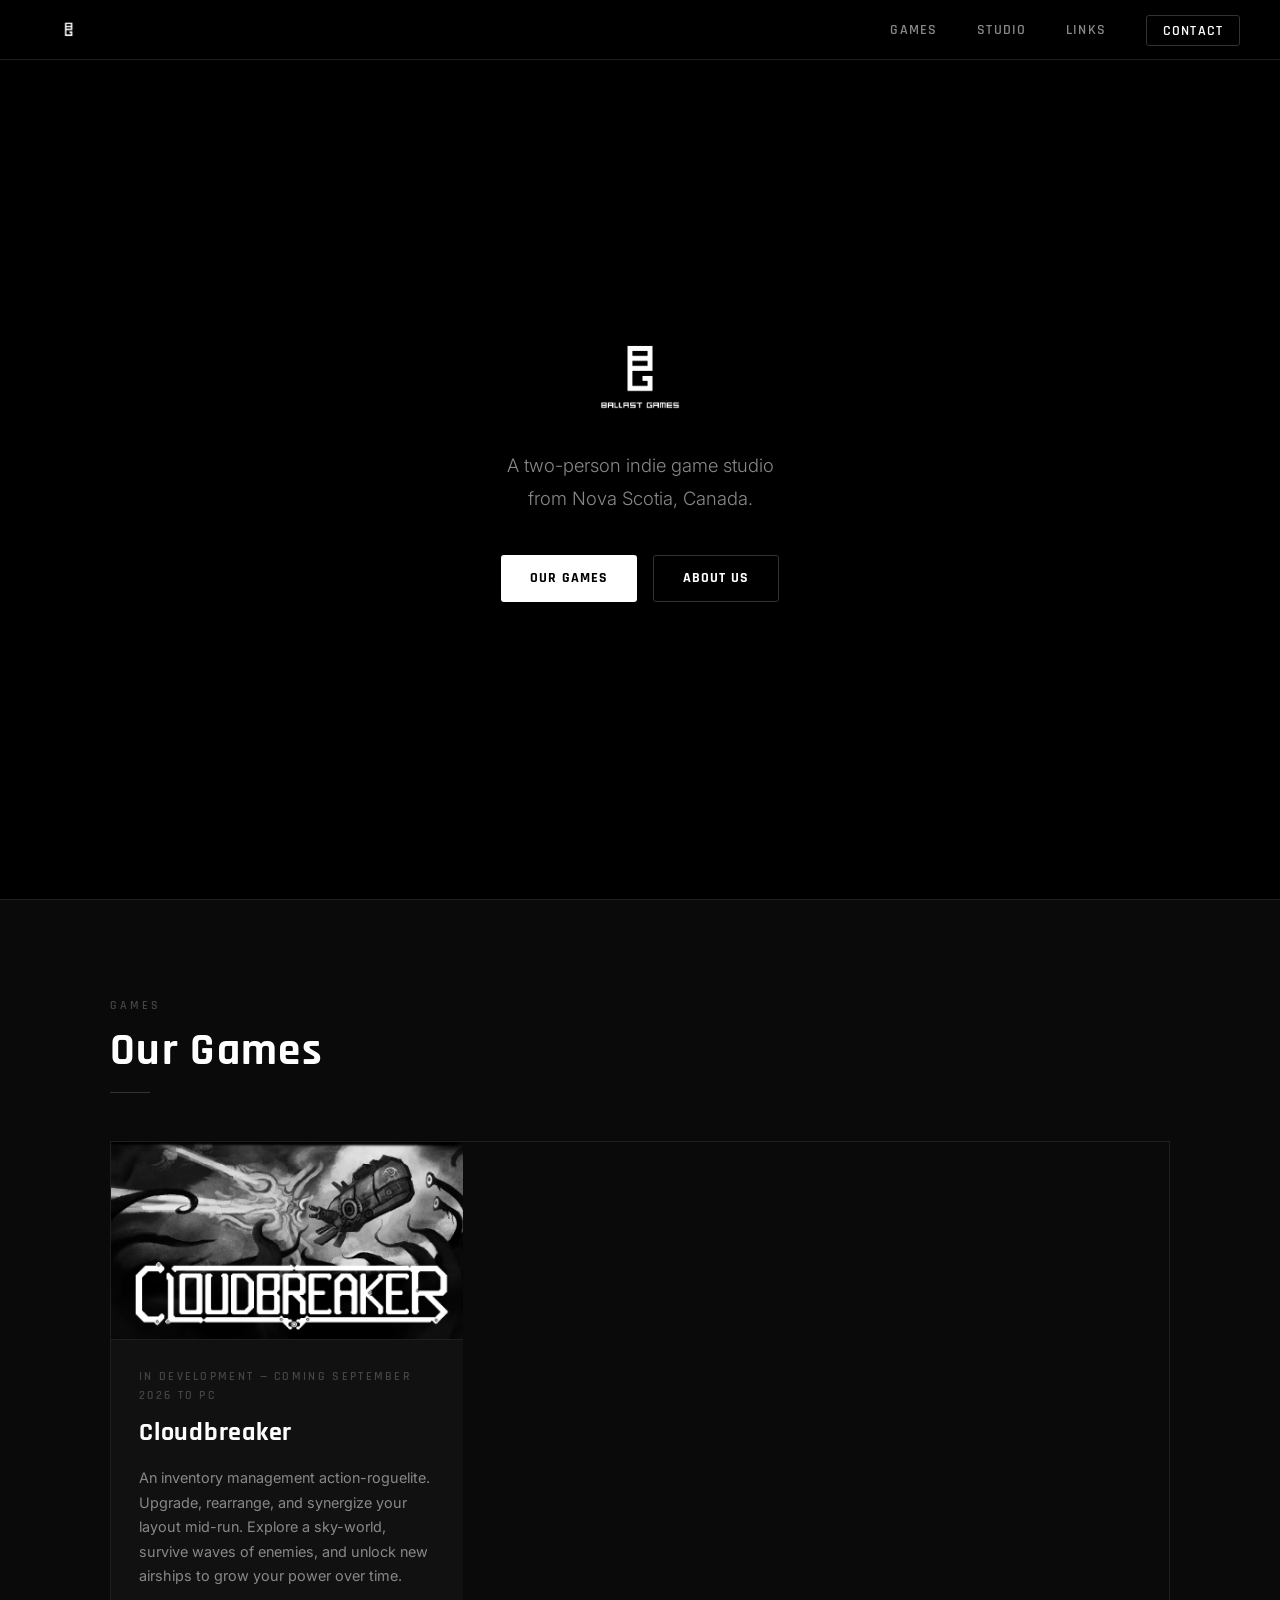
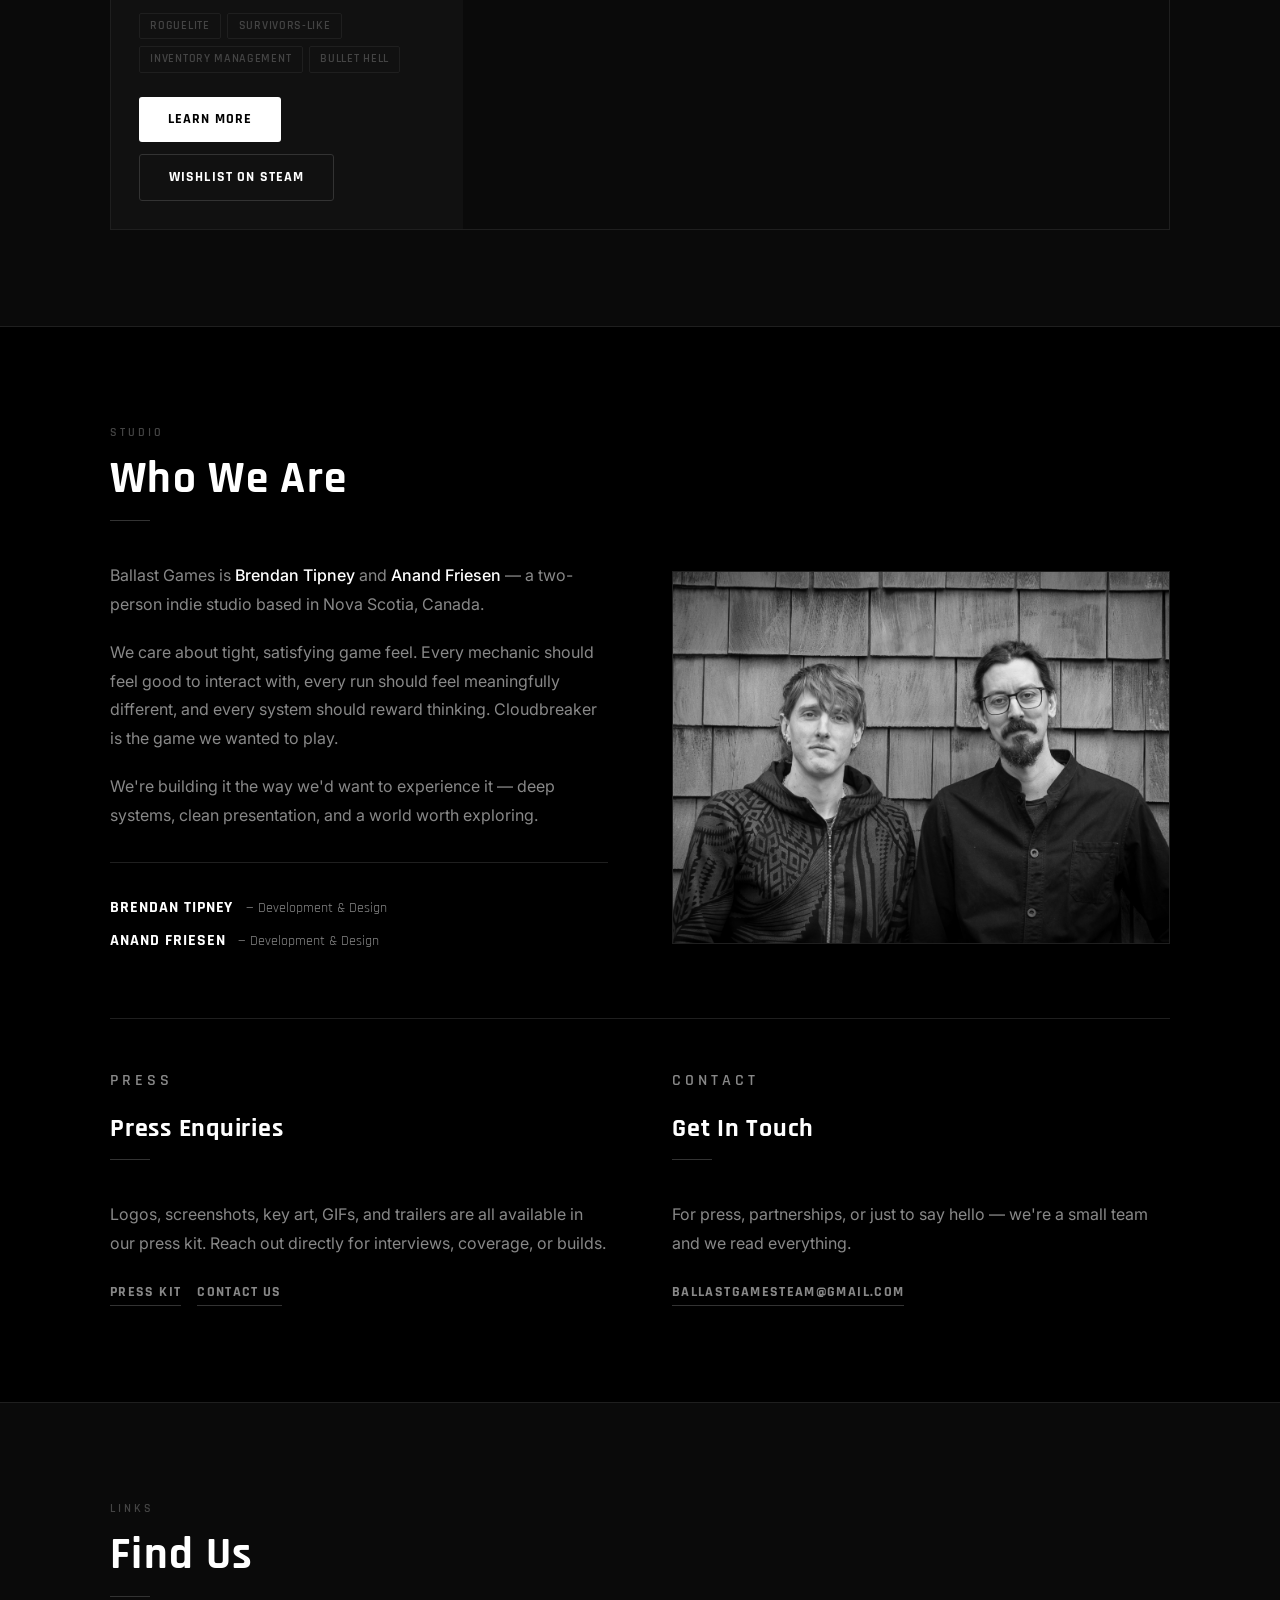
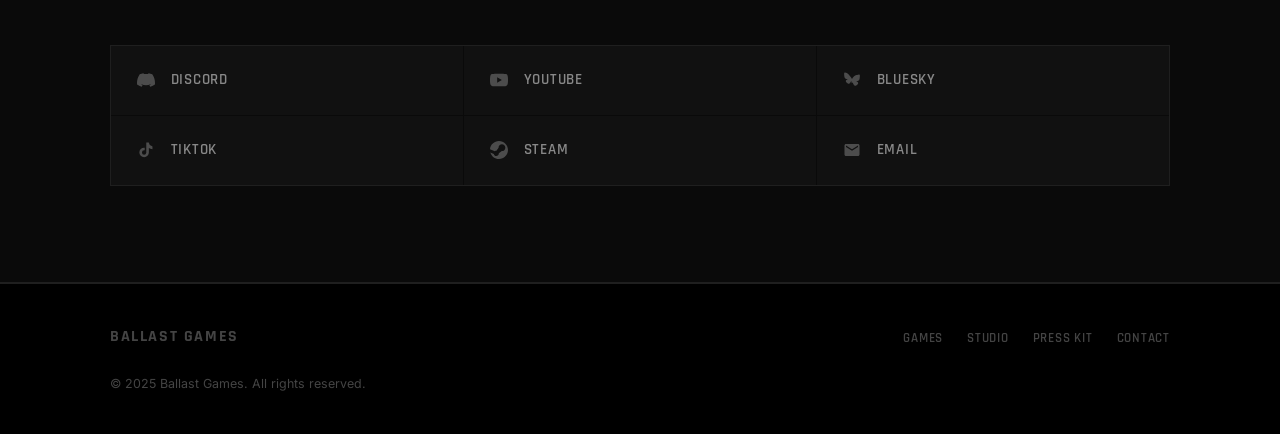
==== index.html @ 72d8ab43 "updated images" ====
<!DOCTYPE html>
<html lang="en">
<head>
  <meta charset="UTF-8" />
  <meta name="viewport" content="width=device-width, initial-scale=1.0" />
  <title>Ballast Games — Indie Game Studio</title>
  <meta name="description" content="Ballast Games is a two-person indie game studio from Nova Scotia, Canada. Currently developing Cloudbreaker, a roguelite survivors-like." />
  <meta name="keywords" content="Ballast Games, indie game studio, Nova Scotia, Cloudbreaker, roguelite" />
  <link rel="canonical" href="https://ballastgames.com/" />

  <meta property="og:type" content="website" />
  <meta property="og:site_name" content="Ballast Games" />
  <meta property="og:title" content="Ballast Games — Indie Game Studio" />
  <meta property="og:description" content="A two-person indie game studio from Nova Scotia, Canada. Currently developing Cloudbreaker." />
  <meta property="og:image" content="https://ballastgames.com/Cloudbreaker%20Public%20Press%20Kit/Key%20Art/Header_Capsule_920x430.png" />
  <meta property="og:url" content="https://ballastgames.com/" />

  <meta name="twitter:card" content="summary_large_image" />
  <meta name="twitter:title" content="Ballast Games — Indie Game Studio" />
  <meta name="twitter:description" content="A two-person indie game studio from Nova Scotia, Canada. Currently developing Cloudbreaker." />
  <meta name="twitter:image" content="https://ballastgames.com/Cloudbreaker%20Public%20Press%20Kit/Key%20Art/Header_Capsule_920x430.png" />

  <script type="application/ld+json">
  {
    "@context": "https://schema.org",
    "@type": "Organization",
    "name": "Ballast Games",
    "url": "https://ballastgames.com/",
    "description": "Ballast Games is a two-person indie game studio based in Nova Scotia, Canada, developing Cloudbreaker.",
    "foundingLocation": { "@type": "Place", "name": "Nova Scotia, Canada" },
    "email": "ballastgamesteam@gmail.com",
    "member": [
      { "@type": "Person", "name": "Brendan Tipney" },
      { "@type": "Person", "name": "Anand Friesen" }
    ],
    "sameAs": [
      "https://www.youtube.com/@Ballast-Games",
      "https://bsky.app/profile/ballastgames.bsky.social",
      "https://www.tiktok.com/@ballastgames",
      "https://discord.gg/KbBuBHwGwa"
    ]
  }
  </script>

  <link rel="stylesheet" href="style.css" />
</head>
<body>

<!-- ── NAV ── -->
<nav>
  <a class="nav-logo" href="/">
    <img src="Cloudbreaker%20Public%20Press%20Kit/Logos/team_logo_wide.png" alt="Ballast Games" onerror="this.style.display='none'; this.nextElementSibling.style.display='block';" />
    <span class="nav-logo-text" style="display:none">Ballast Games</span>
  </a>
  <ul class="nav-links" id="navLinks">
    <li><a href="#games">Games</a></li>
    <li><a href="#about">Studio</a></li>
    <li><a href="#socials">Links</a></li>
    <li><a href="mailto:ballastgamesteam@gmail.com" class="nav-cta">Contact</a></li>
  </ul>
  <div class="nav-burger" id="navBurger" aria-label="Toggle menu">
    <span></span><span></span><span></span>
  </div>
</nav>

<!-- ── HERO ── -->
<section id="hero">
  <img
    class="hero-logo"
    src="Cloudbreaker%20Public%20Press%20Kit/Logos/team_logo_with_words.png"
    alt="Ballast Games"
    onerror="this.style.display='none'; this.nextElementSibling.style.display='block';"
  />
  <div class="hero-logo-fallback" style="display:none">Ballast Games</div>
  <p class="hero-tagline">
    A two-person indie game studio<br/>from Nova Scotia, Canada.
  </p>
  <div class="btn-row">
    <a href="#games" class="btn btn-primary">Our Games</a>
    <a href="#about" class="btn btn-secondary">About Us</a>
  </div>
</section>

<!-- ── GAMES ── -->
<section id="games">
  <div class="section-inner">
    <p class="section-label">Games</p>
    <h2 class="section-title">Our Games</h2>
    <div class="section-rule"></div>
    <div class="games-grid">

      <div class="game-card">
        <div class="game-card-image">
          <img
            src="Cloudbreaker%20Public%20Press%20Kit/Key%20Art/Header_Capsule_920x430.png"
            alt="Cloudbreaker"
            loading="lazy"
          />
        </div>
        <div class="game-card-body">
          <p class="game-card-status">In Development — Coming September 2026 to PC</p>
          <h3 class="game-card-title">Cloudbreaker</h3>
          <p class="game-card-desc">
            An inventory management action-roguelite. Upgrade, rearrange, and synergize
            your layout mid-run. Explore a sky-world, survive waves of enemies, and
            unlock new airships to grow your power over time.
          </p>
          <div class="game-card-tags">
            <span class="tag">Roguelite</span>
            <span class="tag">Survivors-like</span>
            <span class="tag">Inventory Management</span>
            <span class="tag">Bullet Hell</span>
          </div>
          <div class="btn-row" style="justify-content:flex-start; gap: 0.75rem;">
            <a href="cloudbreaker.html" class="btn btn-primary">Learn More</a>
            <a href="https://store.steampowered.com/app/3620890/Cloudbreaker/" target="_blank" rel="noopener" class="btn btn-secondary">Wishlist on Steam</a>
          </div>
        </div>
      </div>

    </div>
  </div>
</section>

<!-- ── ABOUT ── -->
<section id="about">
  <div class="section-inner">
    <p class="section-label">Studio</p>
    <h2 class="section-title">Who We Are</h2>
    <div class="section-rule"></div>

    <div class="about-team-grid">
      <div class="about-team-text">
        <p>
          Ballast Games is <strong>Brendan Tipney</strong> and <strong>Anand Friesen</strong> —
          a two-person indie studio based in Nova Scotia, Canada.
        </p>
        <p>
          We care about tight, satisfying game feel. Every mechanic should feel good
          to interact with, every run should feel meaningfully different, and every
          system should reward thinking. Cloudbreaker is the game we wanted to play.
        </p>
        <p>
          We're building it the way we'd want to experience it — deep systems, clean
          presentation, and a world worth exploring.
        </p>
        <div class="team-names">
          <div class="team-name">Brendan Tipney <span>— Development & Design</span></div>
          <div class="team-name">Anand Friesen <span>— Development & Design</span></div>
        </div>
      </div>
      <div class="team-photo-wrap">
        <img
          src="Cloudbreaker%20Public%20Press%20Kit/Team/PSY06069_Processed.png"
          alt="Brendan Tipney and Anand Friesen — Ballast Games"
          loading="lazy"
        />
      </div>
    </div>

    <div class="about-press-grid">
      <div>
        <p class="section-label">Press</p>
        <h2 class="section-title" style="font-size:1.6rem;">Press Enquiries</h2>
        <div class="section-rule"></div>
        <p>
          Logos, screenshots, key art, GIFs, and trailers are all available in our
          press kit. Reach out directly for interviews, coverage, or builds.
        </p>
        <div class="contact-block">
          <a href="https://drive.google.com/drive/folders/12j3mb61H9Zr8Zn95ftoivJDd6WTcMDtX?usp=sharing" target="_blank" rel="noopener">Press Kit</a>
          <a href="mailto:ballastgamesteam@gmail.com">Contact Us</a>
        </div>
      </div>
      <div>
        <p class="section-label">Contact</p>
        <h2 class="section-title" style="font-size:1.6rem;">Get In Touch</h2>
        <div class="section-rule"></div>
        <p>
          For press, partnerships, or just to say hello — we're a small team and
          we read everything.
        </p>
        <div class="contact-block">
          <a href="mailto:ballastgamesteam@gmail.com">ballastgamesteam@gmail.com</a>
        </div>
      </div>
    </div>
  </div>
</section>

<!-- ── SOCIALS ── -->
<section id="socials">
  <div class="section-inner">
    <p class="section-label">Links</p>
    <h2 class="section-title">Find Us</h2>
    <div class="section-rule"></div>
    <div class="socials-grid">
      <a href="https://discord.gg/KbBuBHwGwa" target="_blank" rel="noopener" class="social-item">
        <svg width="18" height="18" viewBox="0 0 24 24" fill="currentColor"><path d="M20.317 4.37a19.791 19.791 0 0 0-4.885-1.515.074.074 0 0 0-.079.037c-.21.375-.444.864-.608 1.25a18.27 18.27 0 0 0-5.487 0 12.64 12.64 0 0 0-.617-1.25.077.077 0 0 0-.079-.037A19.736 19.736 0 0 0 3.677 4.37a.07.07 0 0 0-.032.027C.533 9.046-.32 13.58.099 18.057a.082.082 0 0 0 .031.057 19.9 19.9 0 0 0 5.993 3.03.078.078 0 0 0 .084-.028c.462-.63.874-1.295 1.226-1.994a.076.076 0 0 0-.041-.106 13.107 13.107 0 0 1-1.872-.892.077.077 0 0 1-.008-.128 10.2 10.2 0 0 0 .372-.292.074.074 0 0 1 .077-.01c3.928 1.793 8.18 1.793 12.062 0a.074.074 0 0 1 .078.01c.12.098.246.198.373.292a.077.077 0 0 1-.006.127 12.299 12.299 0 0 1-1.873.892.077.077 0 0 0-.041.107c.36.698.772 1.362 1.225 1.993a.076.076 0 0 0 .084.028 19.839 19.839 0 0 0 6.002-3.03.077.077 0 0 0 .032-.054c.5-5.177-.838-9.674-3.549-13.66a.061.061 0 0 0-.031-.03z"/></svg>
        Discord
      </a>
      <a href="https://www.youtube.com/@Ballast-Games" target="_blank" rel="noopener" class="social-item">
        <svg width="18" height="18" viewBox="0 0 24 24" fill="currentColor"><path d="M23.498 6.186a3.016 3.016 0 0 0-2.122-2.136C19.505 3.545 12 3.545 12 3.545s-7.505 0-9.377.505A3.017 3.017 0 0 0 .502 6.186C0 8.07 0 12 0 12s0 3.93.502 5.814a3.016 3.016 0 0 0 2.122 2.136c1.871.505 9.376.505 9.376.505s7.505 0 9.377-.505a3.015 3.015 0 0 0 2.122-2.136C24 15.93 24 12 24 12s0-3.93-.502-5.814zM9.545 15.568V8.432L15.818 12l-6.273 3.568z"/></svg>
        YouTube
      </a>
      <a href="https://bsky.app/profile/ballastgames.bsky.social" target="_blank" rel="noopener" class="social-item">
        <svg width="18" height="18" viewBox="0 0 24 24" fill="currentColor"><path d="M12 10.8c-1.087-2.114-4.046-6.053-6.798-7.995C3.196 1.797 1.5 1.5 1.5 3.78c0 .5.30 4.098.48 4.683.65 2.217 3.021 2.783 5.148 2.421-3.503.571-4.257 2.462-2.464 4.348 3.814 3.917 5.1.62 6.336-2.327C11.28 15.25 12 16.343 12 16.343s.72-1.093 1-.818c1.236 2.947 2.522 6.244 6.336 2.327 1.793-1.886 1.039-3.777-2.464-4.348 2.127.362 4.498-.204 5.148-2.421.18-.585.48-4.183.48-4.683 0-2.28-1.696-1.983-3.702-.975C16.046 4.747 13.087 8.686 12 10.8z"/></svg>
        Bluesky
      </a>
      <a href="https://www.tiktok.com/@ballastgames" target="_blank" rel="noopener" class="social-item">
        <svg width="18" height="18" viewBox="0 0 24 24" fill="currentColor"><path d="M19.59 6.69a4.83 4.83 0 0 1-3.77-4.25V2h-3.45v13.67a2.89 2.89 0 0 1-2.88 2.5 2.89 2.89 0 0 1-2.89-2.89 2.89 2.89 0 0 1 2.89-2.89c.28 0 .54.04.79.1V9.01a6.33 6.33 0 0 0-.79-.05 6.34 6.34 0 0 0-6.34 6.34 6.34 6.34 0 0 0 6.34 6.34 6.34 6.34 0 0 0 6.33-6.34V9.34a8.19 8.19 0 0 0 4.79 1.52V7.41a4.85 4.85 0 0 1-1.02-.72z"/></svg>
        TikTok
      </a>
      <a href="https://store.steampowered.com/app/3620890/Cloudbreaker/" target="_blank" rel="noopener" class="social-item">
        <svg width="18" height="18" viewBox="0 0 24 24" fill="currentColor"><path d="M11.979 0C5.678 0 .511 4.86.022 11.037l6.432 2.658c.545-.371 1.203-.59 1.912-.59.063 0 .125.004.188.006l2.861-4.142V8.91c0-2.495 2.028-4.524 4.524-4.524 2.494 0 4.524 2.031 4.524 4.527s-2.03 4.525-4.524 4.525h-.105l-4.076 2.911c0 .052.004.105.004.159 0 1.875-1.515 3.396-3.39 3.396-1.635 0-3.016-1.173-3.331-2.727L.436 15.27C1.862 20.307 6.486 24 11.979 24c6.627 0 11.999-5.373 11.999-12S18.606 0 11.979 0z"/></svg>
        Steam
      </a>
      <a href="mailto:ballastgamesteam@gmail.com" class="social-item">
        <svg width="18" height="18" viewBox="0 0 24 24" fill="currentColor"><path d="M20 4H4c-1.1 0-2 .9-2 2v12c0 1.1.9 2 2 2h16c1.1 0 2-.9 2-2V6c0-1.1-.9-2-2-2zm0 4-8 5-8-5V6l8 5 8-5v2z"/></svg>
        Email
      </a>
    </div>
  </div>
</section>

<!-- ── FOOTER ── -->
<footer>
  <div class="footer-inner">
    <span class="footer-logo">Ballast Games</span>
    <ul class="footer-links">
      <li><a href="#games">Games</a></li>
      <li><a href="#about">Studio</a></li>
      <li><a href="https://drive.google.com/drive/folders/12j3mb61H9Zr8Zn95ftoivJDd6WTcMDtX?usp=sharing" target="_blank" rel="noopener">Press Kit</a></li>
      <li><a href="mailto:ballastgamesteam@gmail.com">Contact</a></li>
    </ul>
    <p class="footer-copy">© 2025 Ballast Games. All rights reserved.</p>
  </div>
</footer>

<script>
  const burger = document.getElementById('navBurger');
  const links = document.getElementById('navLinks');
  burger.addEventListener('click', () => links.classList.toggle('open'));
  links.querySelectorAll('a').forEach(a => a.addEventListener('click', () => links.classList.remove('open')));
</script>
</body>
</html>
---- style.css ----
@import url('https://fonts.googleapis.com/css2?family=Rajdhani:wght@400;500;600;700&family=Inter:wght@300;400;500;600&display=swap');

:root {
  --bg:       #000;
  --bg-2:     #0a0a0a;
  --bg-3:     #111;
  --border:   #1f1f1f;
  --border-hi:#333;
  --text:     #fff;
  --muted:    #888;
  --muted-2:  #444;
}

*, *::before, *::after { box-sizing: border-box; margin: 0; padding: 0; }
html { scroll-behavior: smooth; }

body {
  background: var(--bg);
  color: var(--text);
  font-family: 'Inter', sans-serif;
  font-size: 16px;
  line-height: 1.6;
  overflow-x: hidden;
}

h1, h2, h3, h4 {
  font-family: 'Rajdhani', sans-serif;
  letter-spacing: 0.03em;
  color: var(--text);
}

a { color: var(--text); text-decoration: none; }
a:hover { color: var(--muted); }
img { display: block; max-width: 100%; }

/* ── NAV ── */
nav {
  position: fixed;
  top: 0; left: 0; right: 0;
  z-index: 100;
  display: flex;
  align-items: center;
  justify-content: space-between;
  padding: 0 2.5rem;
  height: 60px;
  background: rgba(0, 0, 0, 0.9);
  backdrop-filter: blur(12px);
  border-bottom: 1px solid var(--border);
}

.nav-logo {
  display: flex;
  align-items: center;
  height: 32px;
}

.nav-logo img {
  height: 100%;
  width: auto;
  object-fit: contain;
}

.nav-logo-text {
  font-family: 'Rajdhani', sans-serif;
  font-size: 1.2rem;
  font-weight: 700;
  letter-spacing: 0.1em;
  text-transform: uppercase;
  color: var(--text);
}

.nav-links {
  display: flex;
  align-items: center;
  gap: 2.5rem;
  list-style: none;
}

.nav-links a {
  font-family: 'Rajdhani', sans-serif;
  font-size: 0.9rem;
  font-weight: 600;
  letter-spacing: 0.08em;
  text-transform: uppercase;
  color: var(--muted);
  transition: color 0.2s;
}

.nav-links a:hover { color: var(--text); }

.nav-cta {
  border: 1px solid var(--border-hi) !important;
  color: var(--text) !important;
  padding: 0.35rem 1rem;
  border-radius: 3px;
  transition: background 0.2s, color 0.2s !important;
}

.nav-cta:hover {
  background: var(--text) !important;
  color: var(--bg) !important;
}

.nav-burger {
  display: none;
  flex-direction: column;
  gap: 5px;
  cursor: pointer;
  padding: 4px;
}

.nav-burger span {
  display: block;
  width: 22px; height: 1.5px;
  background: var(--text);
  transition: all 0.3s;
}

/* ── HERO - STUDIO ── */
#hero {
  min-height: 100vh;
  display: flex;
  flex-direction: column;
  align-items: center;
  justify-content: center;
  text-align: center;
  padding: 6rem 2rem 4rem;
  border-bottom: 1px solid var(--border);
  position: relative;
}

.hero-logo {
  height: 80px;
  width: auto;
  margin: 0 auto 2.5rem;
}

.hero-logo-fallback {
  font-family: 'Rajdhani', sans-serif;
  font-size: clamp(2.5rem, 7vw, 5rem);
  font-weight: 700;
  letter-spacing: 0.12em;
  text-transform: uppercase;
  margin-bottom: 1.5rem;
}

.hero-tagline {
  font-size: clamp(0.95rem, 2vw, 1.15rem);
  color: var(--muted);
  max-width: 480px;
  margin: 0 auto 2.5rem;
  font-weight: 300;
  line-height: 1.8;
}

/* ── HERO - GAME PAGE ── */
.hero-game {
  min-height: 80vh;
  display: flex;
  flex-direction: column;
  align-items: center;
  justify-content: center;
  text-align: center;
  padding: 7rem 2rem 5rem;
  border-bottom: 1px solid var(--border);
}

.hero-game-logo {
  height: 100px;
  width: auto;
  margin: 0 auto 2rem;
}

.hero-game-logo-fallback {
  font-family: 'Rajdhani', sans-serif;
  font-size: clamp(3rem, 9vw, 6.5rem);
  font-weight: 700;
  letter-spacing: 0.06em;
  text-transform: uppercase;
  line-height: 1;
  margin-bottom: 1.5rem;
}

.hero-game-tagline {
  font-size: clamp(0.95rem, 2vw, 1.1rem);
  color: var(--muted);
  max-width: 520px;
  margin: 0 auto 2.5rem;
  font-weight: 300;
  line-height: 1.8;
}

/* ── BUTTONS ── */
.btn-row {
  display: flex;
  gap: 1rem;
  justify-content: center;
  flex-wrap: wrap;
}

.btn {
  display: inline-flex;
  align-items: center;
  gap: 0.5rem;
  padding: 0.7rem 1.8rem;
  border-radius: 3px;
  font-family: 'Rajdhani', sans-serif;
  font-size: 0.9rem;
  font-weight: 700;
  letter-spacing: 0.08em;
  text-transform: uppercase;
  transition: all 0.2s;
  cursor: pointer;
  border: none;
}

.btn-primary {
  background: var(--text);
  color: var(--bg);
}

.btn-primary:hover {
  background: var(--muted);
  color: var(--bg);
}

.btn-secondary {
  background: transparent;
  color: var(--text);
  border: 1px solid var(--border-hi);
}

.btn-secondary:hover {
  background: var(--text);
  color: var(--bg);
}

/* ── SECTION BASE ── */
section { padding: 6rem 2rem; }

.section-inner {
  max-width: 1060px;
  margin: 0 auto;
}

.section-label {
  font-family: 'Rajdhani', sans-serif;
  font-size: 0.75rem;
  font-weight: 600;
  letter-spacing: 0.25em;
  text-transform: uppercase;
  color: var(--muted-2);
  margin-bottom: 0.75rem;
}

.section-title {
  font-size: clamp(1.8rem, 4vw, 2.8rem);
  font-weight: 700;
  margin-bottom: 1rem;
  line-height: 1.1;
}

.section-rule {
  width: 40px;
  height: 1px;
  background: var(--border-hi);
  margin-bottom: 2.5rem;
}

/* ── GAMES GRID (index) ── */
#games {
  background: var(--bg-2);
  border-bottom: 1px solid var(--border);
}

.games-grid {
  display: grid;
  grid-template-columns: repeat(auto-fill, minmax(320px, 1fr));
  gap: 1px;
  border: 1px solid var(--border);
  margin-top: 3rem;
}

.game-card {
  background: var(--bg-3);
  display: flex;
  flex-direction: column;
  transition: background 0.2s;
}

.game-card:hover { background: #161616; }

.game-card-image {
  aspect-ratio: 16/9;
  overflow: hidden;
  border-bottom: 1px solid var(--border);
  background: #0a0a0a;
}

.game-card-image img {
  width: 100%;
  height: 100%;
  object-fit: cover;
  filter: grayscale(100%);
  transition: filter 0.3s;
}

.game-card:hover .game-card-image img { filter: grayscale(60%); }

.game-card-body {
  padding: 1.75rem;
  flex: 1;
  display: flex;
  flex-direction: column;
}

.game-card-status {
  font-family: 'Rajdhani', sans-serif;
  font-size: 0.72rem;
  font-weight: 600;
  letter-spacing: 0.2em;
  text-transform: uppercase;
  color: var(--muted-2);
  margin-bottom: 0.5rem;
}

.game-card-title {
  font-size: 1.6rem;
  font-weight: 700;
  margin-bottom: 0.75rem;
}

.game-card-desc {
  color: var(--muted);
  font-size: 0.9rem;
  line-height: 1.7;
  flex: 1;
  margin-bottom: 1.5rem;
}

.game-card-tags {
  display: flex;
  flex-wrap: wrap;
  gap: 0.4rem;
  margin-bottom: 1.5rem;
}

.tag {
  border: 1px solid var(--border);
  color: var(--muted-2);
  padding: 0.2rem 0.65rem;
  border-radius: 2px;
  font-size: 0.72rem;
  font-family: 'Rajdhani', sans-serif;
  font-weight: 600;
  letter-spacing: 0.06em;
  text-transform: uppercase;
}

/* ── ABOUT (index) ── */
#about {
  border-bottom: 1px solid var(--border);
}

.about-team-grid {
  display: grid;
  grid-template-columns: 1fr 1fr;
  gap: 4rem;
  align-items: center;
  margin-bottom: 4rem;
}

.about-team-text p {
  color: var(--muted);
  margin-bottom: 1.2rem;
  font-size: 1rem;
  line-height: 1.8;
}

.about-team-text p strong { color: var(--text); font-weight: 500; }

.team-names {
  display: flex;
  flex-direction: column;
  gap: 0.5rem;
  margin-top: 2rem;
  padding-top: 2rem;
  border-top: 1px solid var(--border);
}

.team-name {
  font-family: 'Rajdhani', sans-serif;
  font-size: 1rem;
  font-weight: 700;
  letter-spacing: 0.06em;
  text-transform: uppercase;
  color: var(--text);
}

.team-name span {
  font-weight: 400;
  color: var(--muted);
  text-transform: none;
  letter-spacing: 0;
  font-size: 0.85rem;
  margin-left: 0.5rem;
}

.team-photo-wrap {
  border: 1px solid var(--border);
  overflow: hidden;
  aspect-ratio: 4/3;
}

.team-photo-wrap img {
  width: 100%;
  height: 100%;
  object-fit: cover;
  filter: grayscale(100%);
  display: block;
}

.about-press-grid {
  display: grid;
  grid-template-columns: 1fr 1fr;
  gap: 4rem;
  padding-top: 3rem;
  border-top: 1px solid var(--border);
  align-items: start;
}

.about-press-grid p {
  color: var(--muted);
  margin-bottom: 1.2rem;
  font-size: 1rem;
  line-height: 1.8;
}

.contact-block {
  margin-top: 1.5rem;
  display: flex;
  gap: 1rem;
  flex-wrap: wrap;
}

.contact-block a {
  display: inline-block;
  font-family: 'Rajdhani', sans-serif;
  font-size: 0.85rem;
  font-weight: 700;
  letter-spacing: 0.1em;
  text-transform: uppercase;
  color: var(--muted);
  border-bottom: 1px solid var(--border-hi);
  padding-bottom: 2px;
  transition: color 0.2s, border-color 0.2s;
}

.contact-block a:hover { color: var(--text); border-color: var(--text); }

/* ── SOCIALS (index) ── */
#socials {
  background: var(--bg-2);
  border-bottom: 1px solid var(--border);
}

.socials-grid {
  display: grid;
  grid-template-columns: repeat(3, 1fr);
  gap: 1px;
  border: 1px solid var(--border);
  margin-top: 3rem;
}

.social-item {
  display: flex;
  align-items: center;
  gap: 1rem;
  padding: 1.4rem 1.6rem;
  background: var(--bg-3);
  color: var(--muted);
  font-family: 'Rajdhani', sans-serif;
  font-size: 0.95rem;
  font-weight: 600;
  letter-spacing: 0.05em;
  text-transform: uppercase;
  transition: background 0.2s, color 0.2s;
}

.social-item:hover { background: #161616; color: var(--text); }

.social-item svg { flex-shrink: 0; opacity: 0.5; transition: opacity 0.2s; }
.social-item:hover svg { opacity: 1; }

/* ── GAME PAGE: ABOUT ── */
#game-about {
  border-bottom: 1px solid var(--border);
}

.game-about-grid {
  display: grid;
  grid-template-columns: 1fr 1fr;
  gap: 4rem;
  align-items: center;
}

.game-about-text p {
  color: var(--muted);
  margin-bottom: 1.2rem;
  font-size: 1rem;
  line-height: 1.8;
}

.game-about-text p strong { color: var(--text); font-weight: 500; }

.game-about-tags {
  display: flex;
  flex-wrap: wrap;
  gap: 0.4rem;
  margin-top: 1.5rem;
}

.game-about-image {
  border: 1px solid var(--border);
  aspect-ratio: 16/9;
  overflow: hidden;
  background: var(--bg-3);
}

.game-about-image img {
  width: 100%;
  height: 100%;
  object-fit: cover;
  filter: grayscale(100%);
}

/* ── GAME PAGE: FEATURES ── */
#game-features {
  background: var(--bg-2);
  border-bottom: 1px solid var(--border);
}

.features-grid {
  display: grid;
  grid-template-columns: repeat(3, 1fr);
  gap: 1px;
  border: 1px solid var(--border);
  margin-top: 3rem;
}

.feature-card {
  background: var(--bg-3);
  padding: 2rem;
  transition: background 0.2s;
}

.feature-card:hover { background: #161616; }

.feature-card h3 {
  font-size: 1.05rem;
  font-weight: 700;
  margin-bottom: 0.6rem;
  letter-spacing: 0.03em;
}

.feature-card p {
  color: var(--muted);
  font-size: 0.88rem;
  line-height: 1.7;
}

/* ── GAME PAGE: MEDIA ── */
#game-media {
  border-bottom: 1px solid var(--border);
}

.trailer-wrap {
  position: relative;
  width: 100%;
  padding-bottom: 56.25%;
  overflow: hidden;
  border: 1px solid var(--border);
  margin-bottom: 1px;
}

.trailer-wrap iframe {
  position: absolute;
  inset: 0;
  width: 100%;
  height: 100%;
  border: none;
}

.screenshots-grid {
  display: grid;
  grid-template-columns: repeat(3, 1fr);
  gap: 1px;
  border: 1px solid var(--border);
  border-top: none;
}

.screenshot {
  aspect-ratio: 16/9;
  overflow: hidden;
  background: var(--bg-3);
}

.screenshot img {
  width: 100%;
  height: 100%;
  object-fit: cover;
  filter: grayscale(100%);
  transition: filter 0.3s;
}

.screenshot:hover img { filter: grayscale(0%); }

/* ── GAME PAGE: PRESS ── */
#game-press {
  background: var(--bg-2);
  border-bottom: 1px solid var(--border);
}

.press-two-col {
  display: grid;
  grid-template-columns: 1fr 1fr;
  gap: 1px;
  border: 1px solid var(--border);
  margin-top: 3rem;
}

.press-card {
  background: var(--bg-3);
  padding: 2rem;
}

.press-card h3 {
  font-size: 1.1rem;
  margin-bottom: 1rem;
}

.press-card p, .press-card li {
  color: var(--muted);
  font-size: 0.9rem;
  line-height: 1.8;
}

.press-card ul { list-style: none; }

.press-card ul li::before {
  content: '— ';
  color: var(--muted-2);
}

.press-card a {
  display: inline-block;
  margin-top: 1.25rem;
  font-family: 'Rajdhani', sans-serif;
  font-size: 0.82rem;
  font-weight: 700;
  letter-spacing: 0.1em;
  text-transform: uppercase;
  color: var(--muted);
  border-bottom: 1px solid var(--border-hi);
  padding-bottom: 2px;
  transition: color 0.2s, border-color 0.2s;
}

.press-card a:hover { color: var(--text); border-color: var(--text); }

/* ── FOOTER ── */
footer {
  background: var(--bg);
  border-top: 1px solid var(--border);
  padding: 2.5rem 2.5rem;
}

.footer-inner {
  max-width: 1060px;
  margin: 0 auto;
  display: flex;
  align-items: center;
  justify-content: space-between;
  flex-wrap: wrap;
  gap: 1rem;
}

.footer-logo {
  font-family: 'Rajdhani', sans-serif;
  font-size: 1rem;
  font-weight: 700;
  letter-spacing: 0.1em;
  text-transform: uppercase;
  color: var(--muted-2);
}

.footer-links {
  display: flex;
  gap: 1.5rem;
  list-style: none;
  flex-wrap: wrap;
}

.footer-links a {
  color: var(--muted-2);
  font-size: 0.8rem;
  font-family: 'Rajdhani', sans-serif;
  font-weight: 600;
  letter-spacing: 0.06em;
  text-transform: uppercase;
  transition: color 0.2s;
}

.footer-links a:hover { color: var(--text); }

.footer-copy {
  color: var(--muted-2);
  font-size: 0.78rem;
  width: 100%;
  margin-top: 0.5rem;
}

/* ── RESPONSIVE ── */
@media (max-width: 900px) {
  .features-grid { grid-template-columns: repeat(2, 1fr); }
  .about-team-grid, .about-press-grid, .game-about-grid { grid-template-columns: 1fr; gap: 2.5rem; }
  .socials-grid { grid-template-columns: repeat(2, 1fr); }
  .press-two-col { grid-template-columns: 1fr; }
  .screenshots-grid { grid-template-columns: 1fr 1fr; }
}

@media (max-width: 640px) {
  .nav-links { display: none; }
  .nav-links.open {
    display: flex;
    flex-direction: column;
    position: fixed;
    top: 60px; left: 0; right: 0;
    background: rgba(0,0,0,0.98);
    padding: 2rem 2.5rem;
    gap: 1.5rem;
    border-bottom: 1px solid var(--border);
  }
  .nav-burger { display: flex; }
  .features-grid { grid-template-columns: 1fr; }
  .socials-grid { grid-template-columns: 1fr; }
  .screenshots-grid { grid-template-columns: 1fr; }
  section { padding: 4rem 1.25rem; }
  .footer-inner { flex-direction: column; align-items: flex-start; }
}
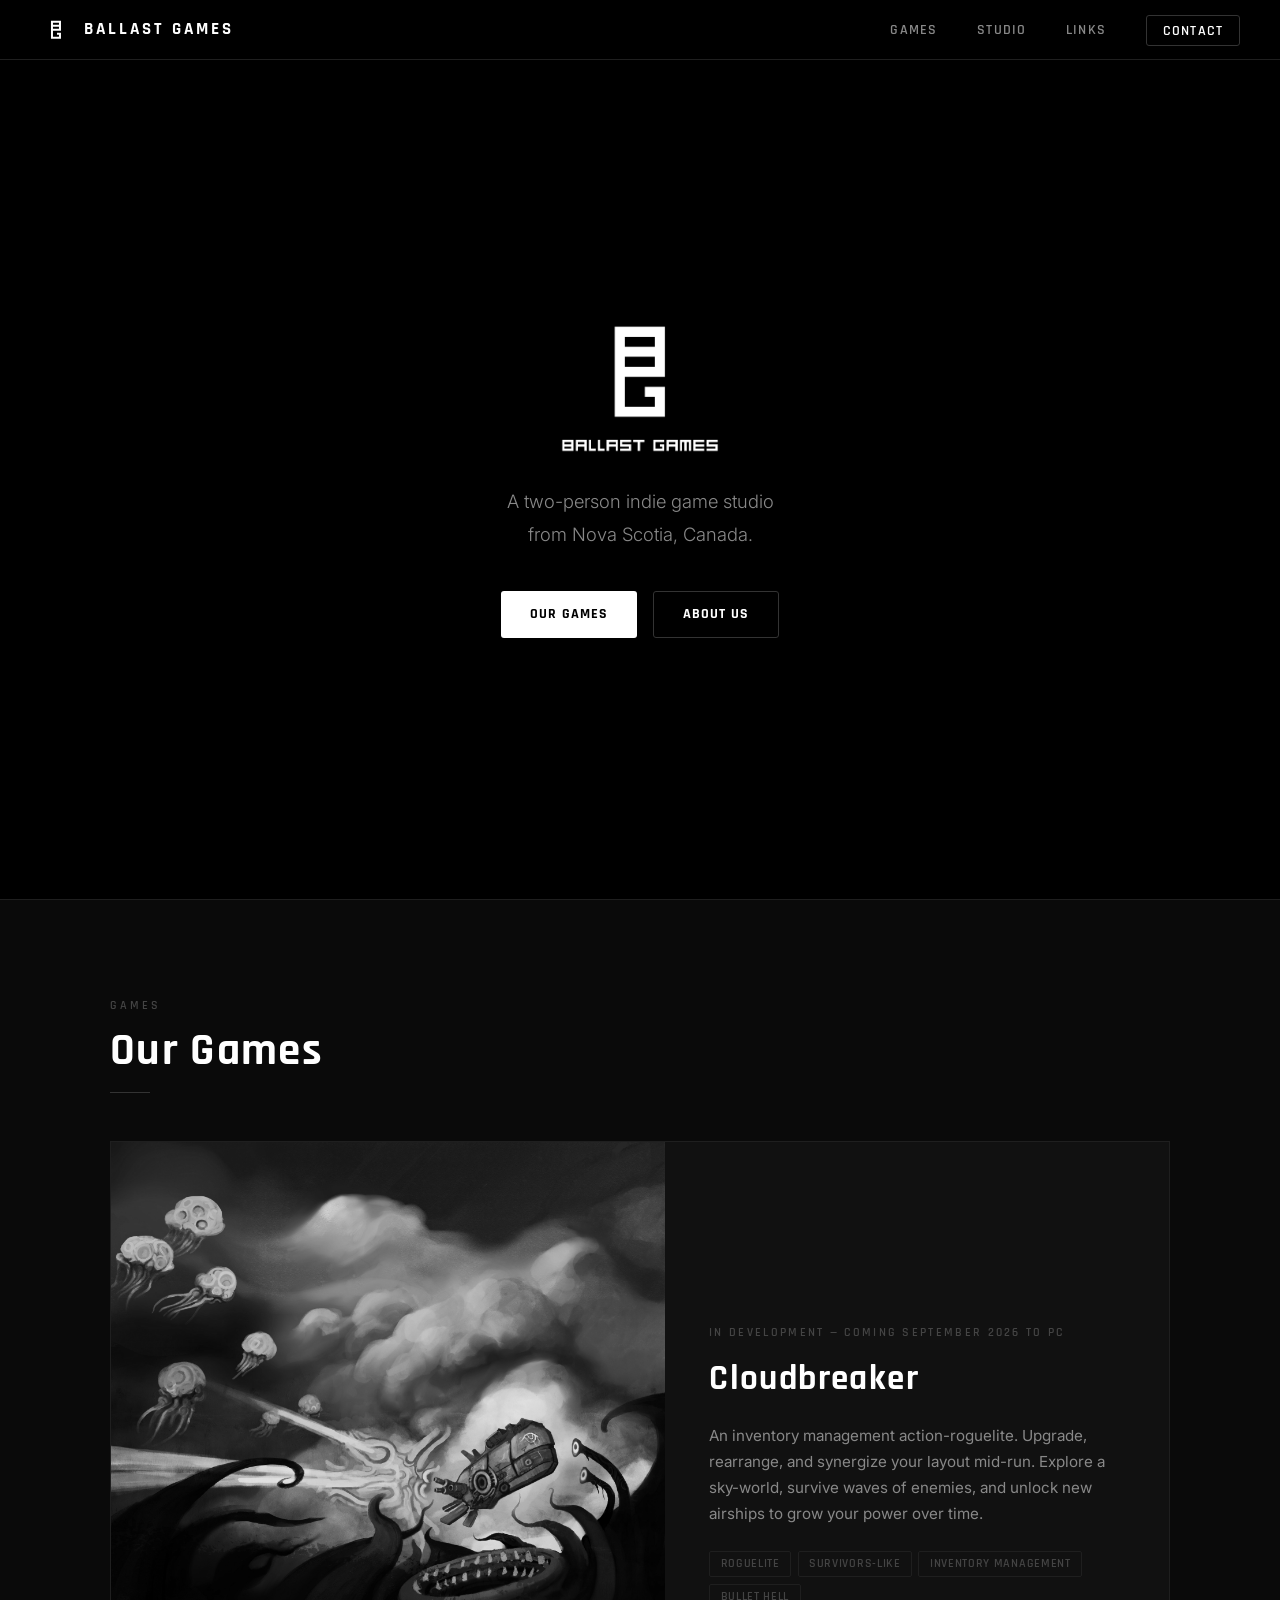
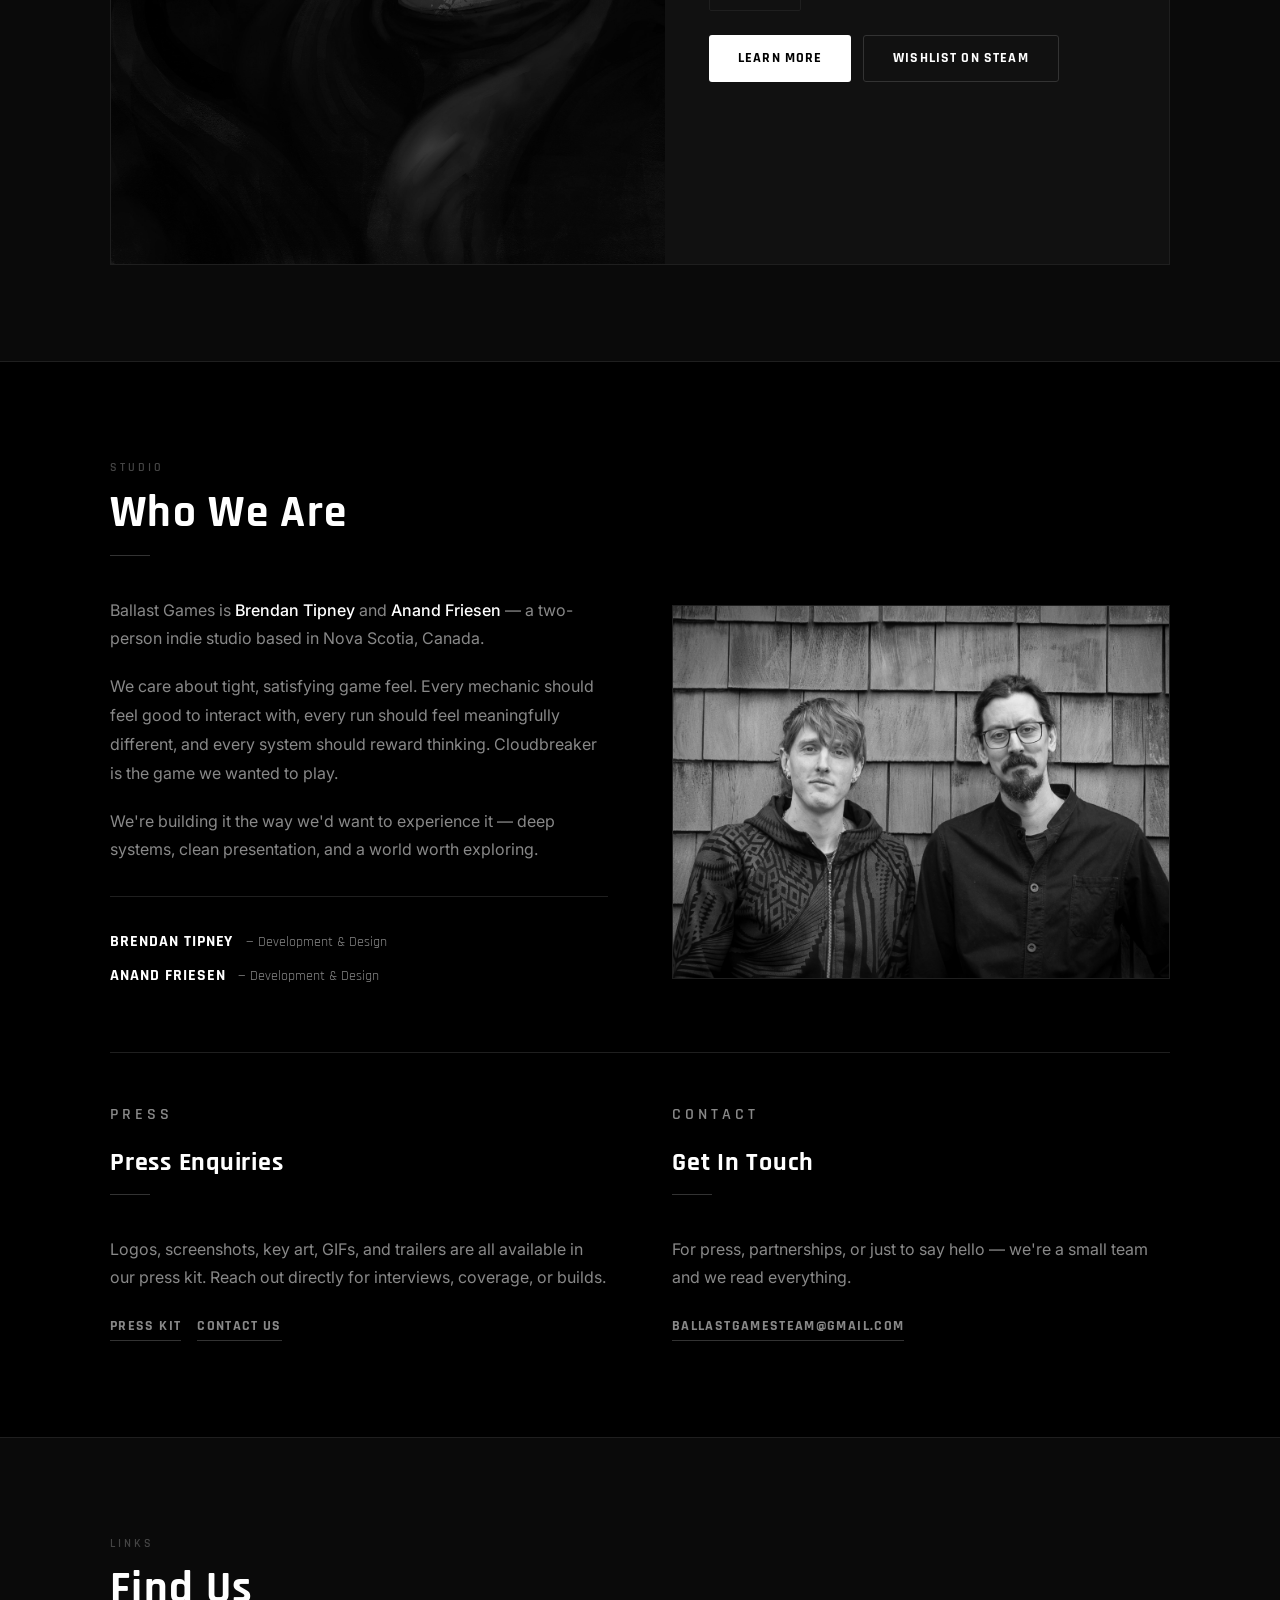
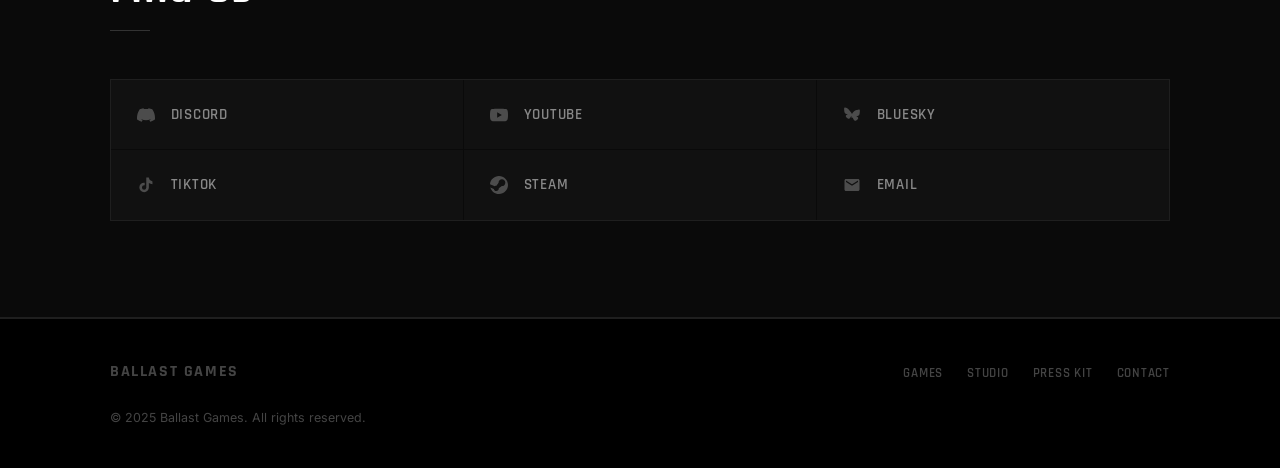
==== commit 6a2bde4f: "Redesign homepage layout and tighten nav - Featured Cloudbreaker card: horizontal image-left/content" ====
--- a/index.html
+++ b/index.html
@@ -49,8 +49,8 @@
 <!-- ── NAV ── -->
 <nav>
   <a class="nav-logo" href="/">
-    <img src="Cloudbreaker%20Public%20Press%20Kit/Logos/team_logo_wide.png" alt="Ballast Games" onerror="this.style.display='none'; this.nextElementSibling.style.display='block';" />
-    <span class="nav-logo-text" style="display:none">Ballast Games</span>
+    <img src="Cloudbreaker%20Public%20Press%20Kit/Logos/team_logo.png" alt="" onerror="this.style.display='none'" />
+    <span class="nav-logo-wordmark">Ballast Games</span>
   </a>
   <ul class="nav-links" id="navLinks">
     <li><a href="#games">Games</a></li>
@@ -92,7 +92,7 @@
       <div class="game-card">
         <div class="game-card-image">
           <img
-            src="Cloudbreaker%20Public%20Press%20Kit/Key%20Art/Header_Capsule_920x430.png"
+            src="Cloudbreaker%20Public%20Press%20Kit/Key%20Art/KeyArt_FullV1.2.jpg"
             alt="Cloudbreaker"
             loading="lazy"
           />
--- a/style.css
+++ b/style.css
@@ -51,20 +51,22 @@
 .nav-logo {
   display: flex;
   align-items: center;
+  gap: 0.75rem;
+  height: 40px;
+  color: var(--text);
+}
+
+.nav-logo img {
   height: 32px;
-}
-
-.nav-logo img {
-  height: 100%;
-  width: auto;
+  width: 32px;
   object-fit: contain;
 }
 
-.nav-logo-text {
-  font-family: 'Rajdhani', sans-serif;
-  font-size: 1.2rem;
-  font-weight: 700;
-  letter-spacing: 0.1em;
+.nav-logo-wordmark {
+  font-family: 'Rajdhani', sans-serif;
+  font-size: 1.05rem;
+  font-weight: 700;
+  letter-spacing: 0.18em;
   text-transform: uppercase;
   color: var(--text);
 }
@@ -130,9 +132,9 @@
 }
 
 .hero-logo {
-  height: 80px;
+  height: 160px;
   width: auto;
-  margin: 0 auto 2.5rem;
+  margin: 0 auto 2rem;
 }
 
 .hero-logo-fallback {
@@ -274,27 +276,28 @@
 }
 
 .games-grid {
-  display: grid;
-  grid-template-columns: repeat(auto-fill, minmax(320px, 1fr));
+  display: flex;
+  flex-direction: column;
   gap: 1px;
+  background: var(--border);
   border: 1px solid var(--border);
   margin-top: 3rem;
 }
 
 .game-card {
   background: var(--bg-3);
-  display: flex;
-  flex-direction: column;
+  display: grid;
+  grid-template-columns: minmax(0, 1.1fr) minmax(0, 1fr);
   transition: background 0.2s;
-}
-
-.game-card:hover { background: #161616; }
+  min-height: 360px;
+}
+
+.game-card:hover { background: #141414; }
 
 .game-card-image {
-  aspect-ratio: 16/9;
   overflow: hidden;
-  border-bottom: 1px solid var(--border);
   background: #0a0a0a;
+  position: relative;
 }
 
 .game-card-image img {
@@ -302,16 +305,19 @@
   height: 100%;
   object-fit: cover;
   filter: grayscale(100%);
-  transition: filter 0.3s;
-}
-
-.game-card:hover .game-card-image img { filter: grayscale(60%); }
+  transition: filter 0.4s, transform 0.6s;
+}
+
+.game-card:hover .game-card-image img {
+  filter: grayscale(40%);
+  transform: scale(1.03);
+}
 
 .game-card-body {
-  padding: 1.75rem;
-  flex: 1;
+  padding: 2.5rem 2.75rem;
   display: flex;
   flex-direction: column;
+  justify-content: center;
 }
 
 .game-card-status {
@@ -325,16 +331,16 @@
 }
 
 .game-card-title {
-  font-size: 1.6rem;
-  font-weight: 700;
-  margin-bottom: 0.75rem;
+  font-size: 2.2rem;
+  font-weight: 700;
+  margin-bottom: 1rem;
+  letter-spacing: 0.04em;
 }
 
 .game-card-desc {
   color: var(--muted);
-  font-size: 0.9rem;
+  font-size: 0.95rem;
   line-height: 1.7;
-  flex: 1;
   margin-bottom: 1.5rem;
 }
 
@@ -727,6 +733,10 @@
   .socials-grid { grid-template-columns: repeat(2, 1fr); }
   .press-two-col { grid-template-columns: 1fr; }
   .screenshots-grid { grid-template-columns: 1fr 1fr; }
+  .game-card { grid-template-columns: 1fr; min-height: 0; }
+  .game-card-image { aspect-ratio: 16/9; }
+  .game-card-body { padding: 2rem; }
+  .game-card-title { font-size: 1.7rem; }
 }
 
 @media (max-width: 640px) {
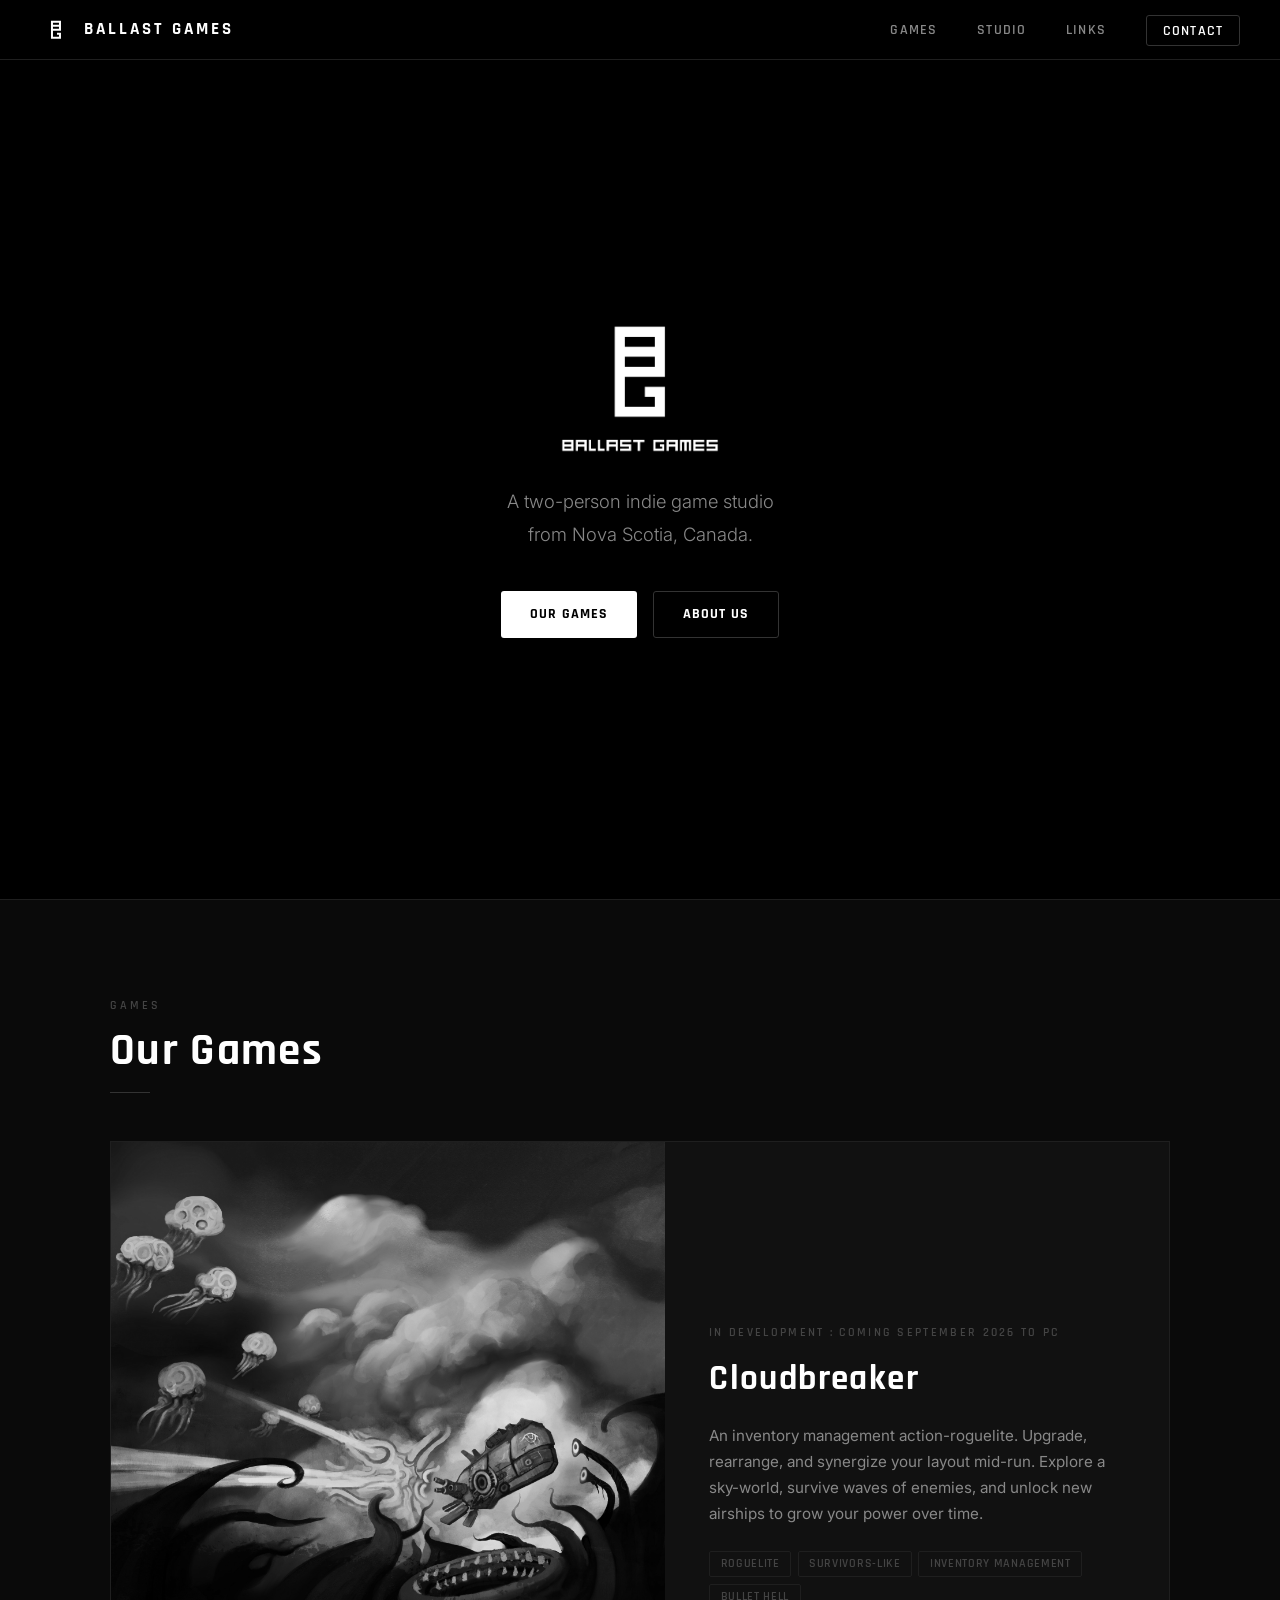
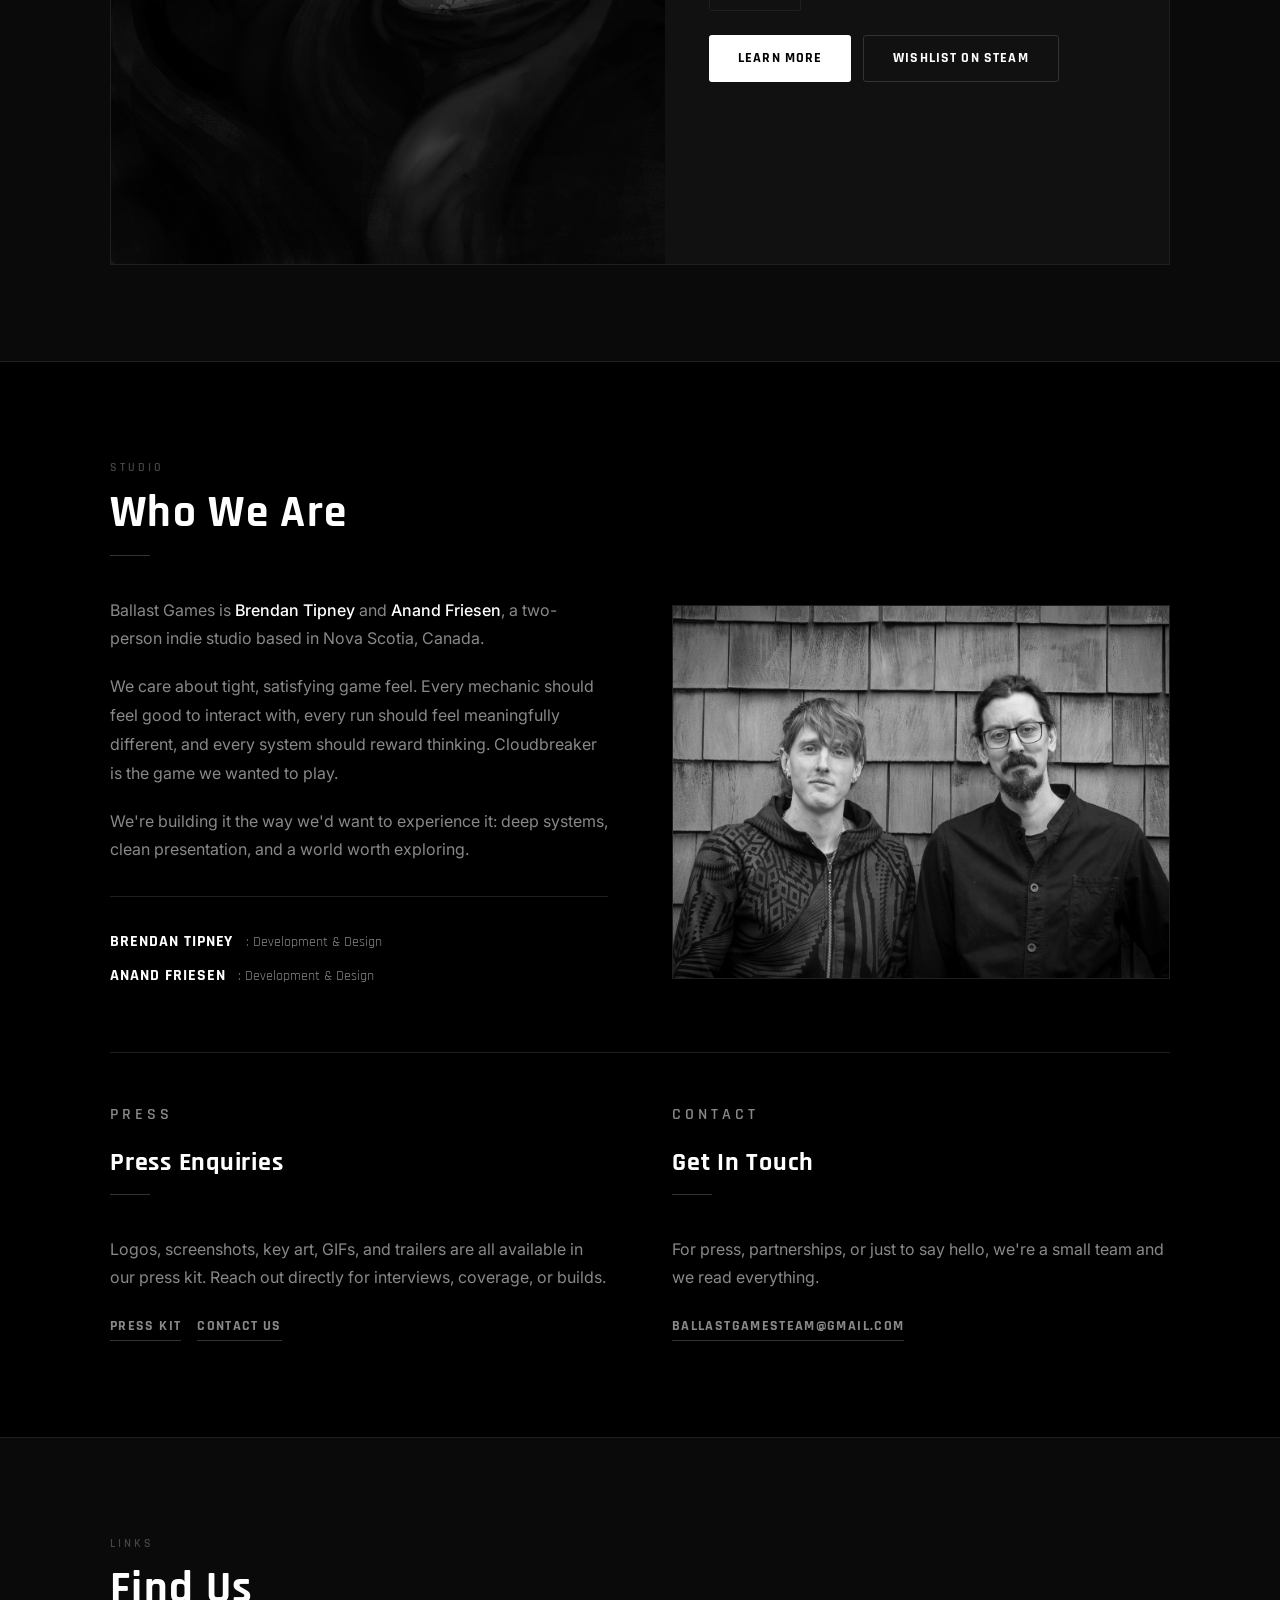
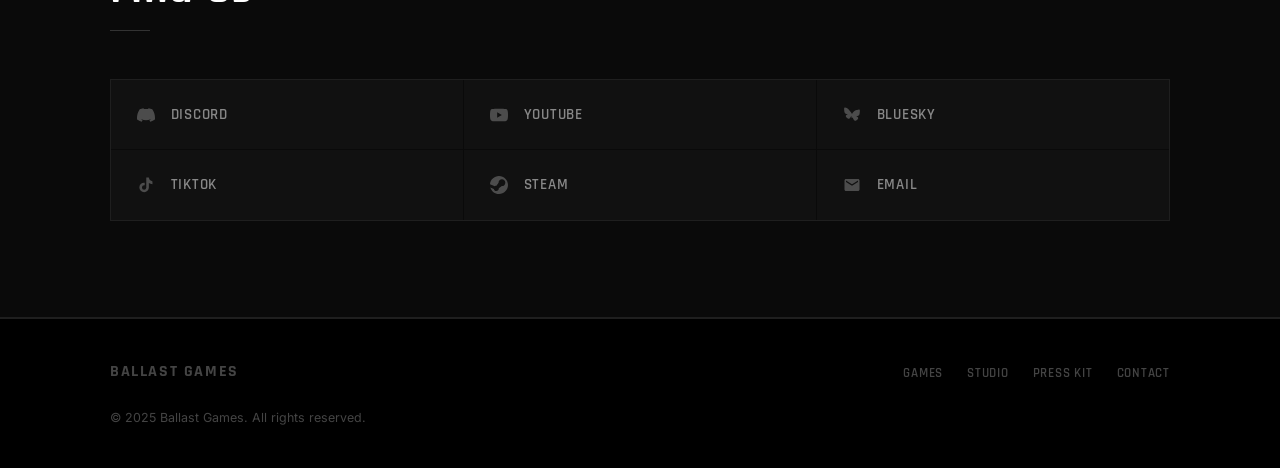
==== commit 2e8c1eb0: "removed em dashes" ====
--- a/index.html
+++ b/index.html
@@ -3,20 +3,20 @@
 <head>
   <meta charset="UTF-8" />
   <meta name="viewport" content="width=device-width, initial-scale=1.0" />
-  <title>Ballast Games — Indie Game Studio</title>
+  <title>Ballast Games : Indie Game Studio</title>
   <meta name="description" content="Ballast Games is a two-person indie game studio from Nova Scotia, Canada. Currently developing Cloudbreaker, a roguelite survivors-like." />
   <meta name="keywords" content="Ballast Games, indie game studio, Nova Scotia, Cloudbreaker, roguelite" />
   <link rel="canonical" href="https://ballastgames.com/" />
 
   <meta property="og:type" content="website" />
   <meta property="og:site_name" content="Ballast Games" />
-  <meta property="og:title" content="Ballast Games — Indie Game Studio" />
+  <meta property="og:title" content="Ballast Games : Indie Game Studio" />
   <meta property="og:description" content="A two-person indie game studio from Nova Scotia, Canada. Currently developing Cloudbreaker." />
   <meta property="og:image" content="https://ballastgames.com/Cloudbreaker%20Public%20Press%20Kit/Key%20Art/Header_Capsule_920x430.png" />
   <meta property="og:url" content="https://ballastgames.com/" />
 
   <meta name="twitter:card" content="summary_large_image" />
-  <meta name="twitter:title" content="Ballast Games — Indie Game Studio" />
+  <meta name="twitter:title" content="Ballast Games : Indie Game Studio" />
   <meta name="twitter:description" content="A two-person indie game studio from Nova Scotia, Canada. Currently developing Cloudbreaker." />
   <meta name="twitter:image" content="https://ballastgames.com/Cloudbreaker%20Public%20Press%20Kit/Key%20Art/Header_Capsule_920x430.png" />
 
@@ -98,7 +98,7 @@
           />
         </div>
         <div class="game-card-body">
-          <p class="game-card-status">In Development — Coming September 2026 to PC</p>
+          <p class="game-card-status">In Development : Coming September 2026 to PC</p>
           <h3 class="game-card-title">Cloudbreaker</h3>
           <p class="game-card-desc">
             An inventory management action-roguelite. Upgrade, rearrange, and synergize
@@ -132,7 +132,7 @@
     <div class="about-team-grid">
       <div class="about-team-text">
         <p>
-          Ballast Games is <strong>Brendan Tipney</strong> and <strong>Anand Friesen</strong> —
+          Ballast Games is <strong>Brendan Tipney</strong> and <strong>Anand Friesen</strong>,
           a two-person indie studio based in Nova Scotia, Canada.
         </p>
         <p>
@@ -141,18 +141,18 @@
           system should reward thinking. Cloudbreaker is the game we wanted to play.
         </p>
         <p>
-          We're building it the way we'd want to experience it — deep systems, clean
+          We're building it the way we'd want to experience it: deep systems, clean
           presentation, and a world worth exploring.
         </p>
         <div class="team-names">
-          <div class="team-name">Brendan Tipney <span>— Development & Design</span></div>
-          <div class="team-name">Anand Friesen <span>— Development & Design</span></div>
+          <div class="team-name">Brendan Tipney <span>: Development & Design</span></div>
+          <div class="team-name">Anand Friesen <span>: Development & Design</span></div>
         </div>
       </div>
       <div class="team-photo-wrap">
         <img
           src="Cloudbreaker%20Public%20Press%20Kit/Team/PSY06069_Processed.png"
-          alt="Brendan Tipney and Anand Friesen — Ballast Games"
+          alt="Brendan Tipney and Anand Friesen : Ballast Games"
           loading="lazy"
         />
       </div>
@@ -177,7 +177,7 @@
         <h2 class="section-title" style="font-size:1.6rem;">Get In Touch</h2>
         <div class="section-rule"></div>
         <p>
-          For press, partnerships, or just to say hello — we're a small team and
+          For press, partnerships, or just to say hello, we're a small team and
           we read everything.
         </p>
         <div class="contact-block">
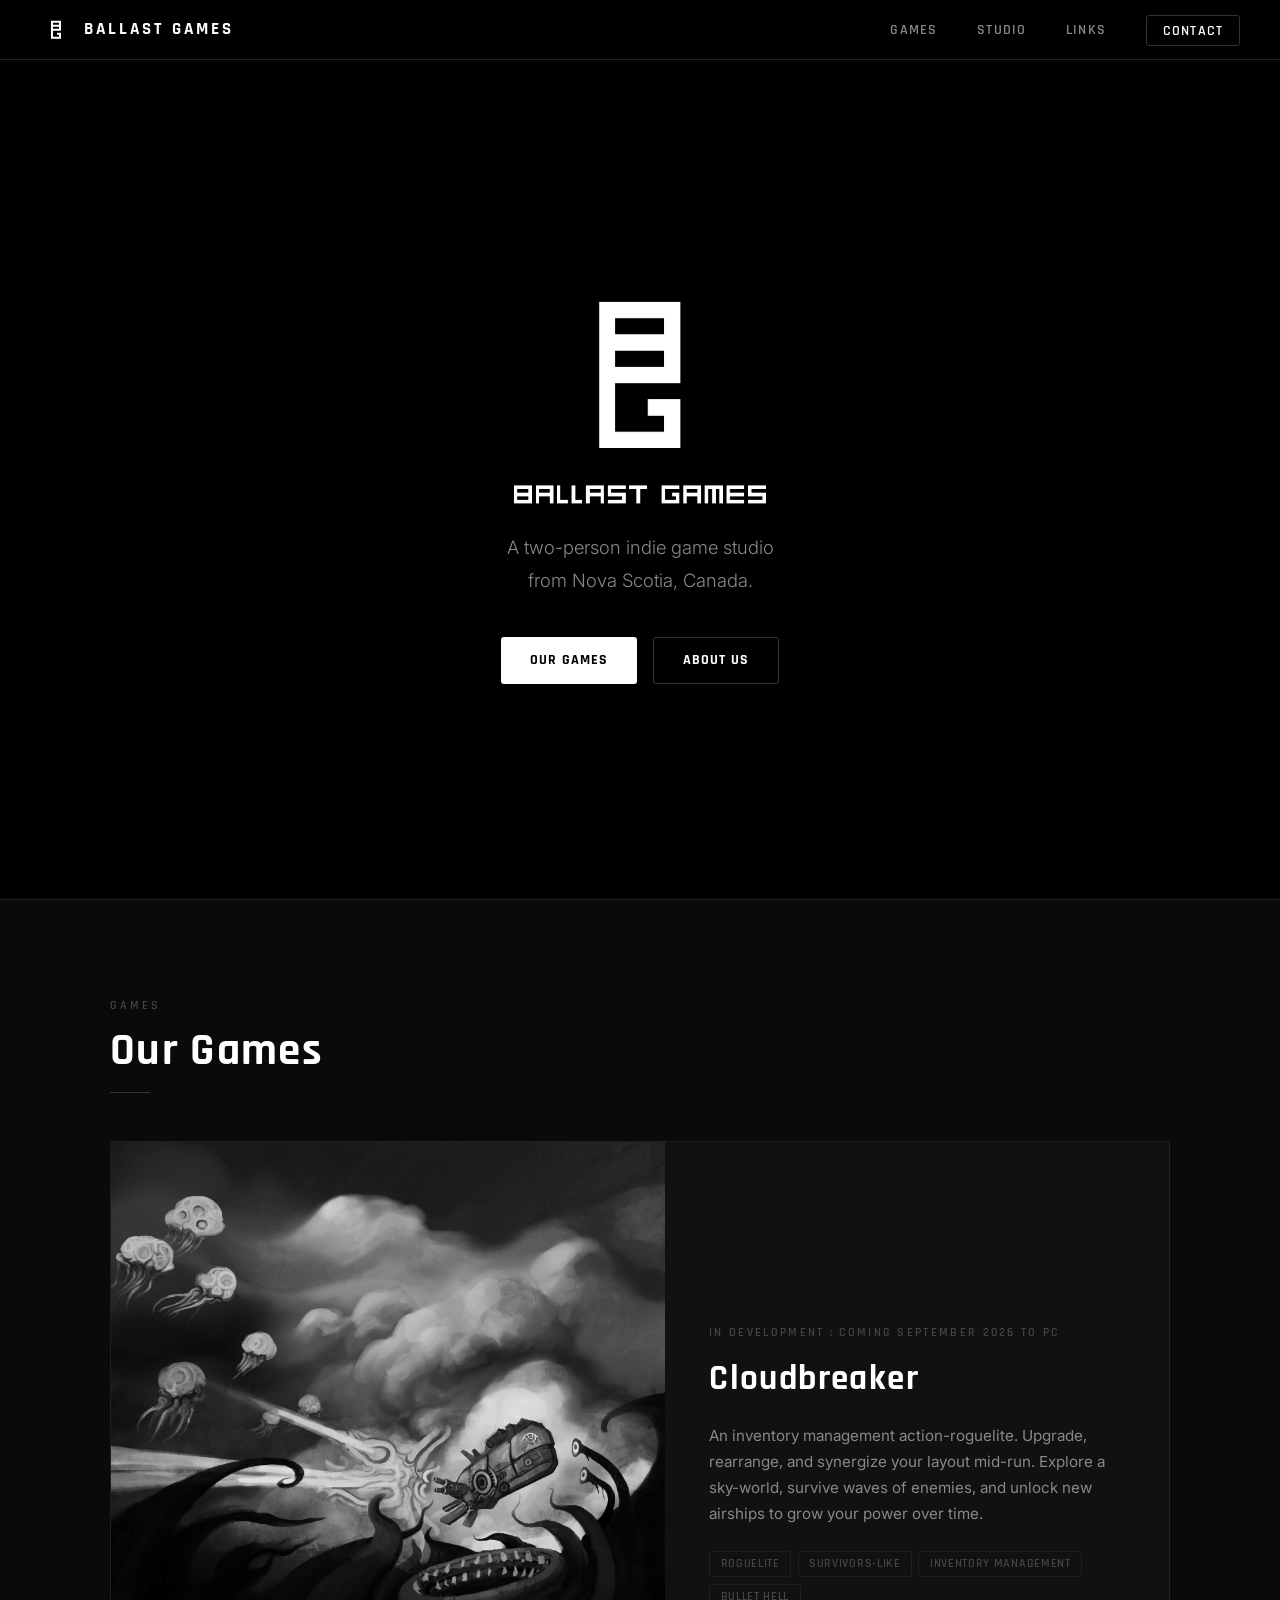
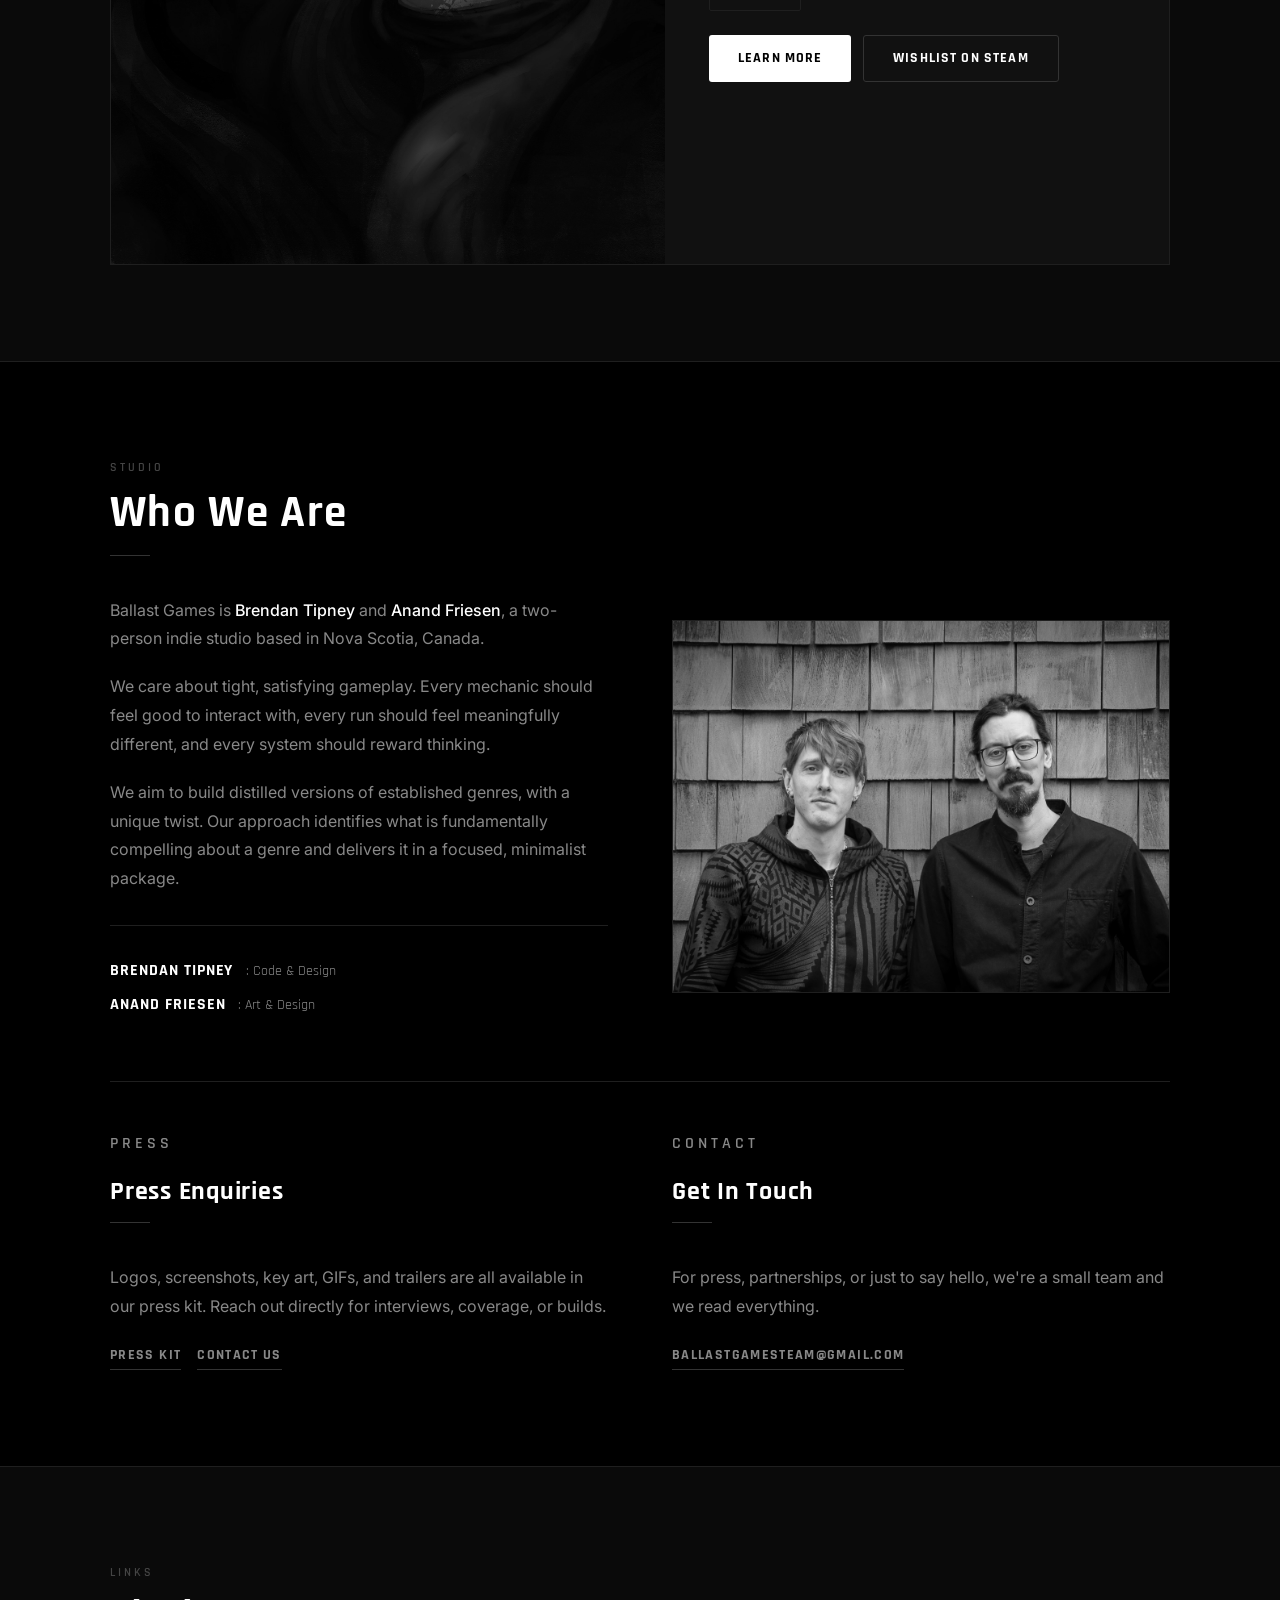
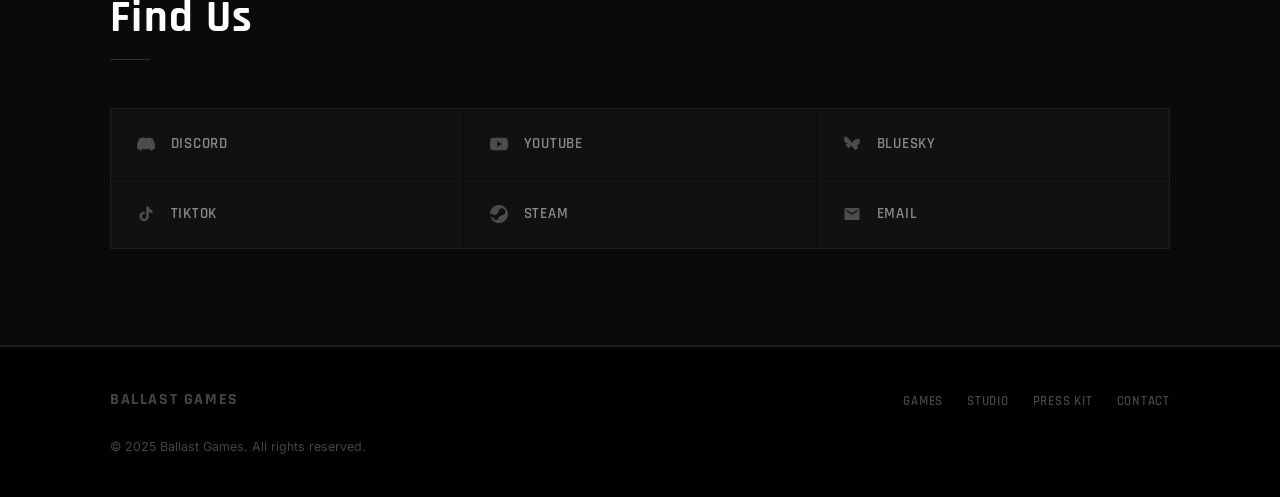
==== commit f0b873da: "mobile fixes" ====
--- a/index.html
+++ b/index.html
@@ -42,6 +42,7 @@
   }
   </script>
 
+  <link rel="icon" type="image/x-icon" href="favicon.ico" />
   <link rel="stylesheet" href="style.css" />
 </head>
 <body>
@@ -136,17 +137,18 @@
           a two-person indie studio based in Nova Scotia, Canada.
         </p>
         <p>
-          We care about tight, satisfying game feel. Every mechanic should feel good
+          We care about tight, satisfying gameplay. Every mechanic should feel good
           to interact with, every run should feel meaningfully different, and every
-          system should reward thinking. Cloudbreaker is the game we wanted to play.
-        </p>
-        <p>
-          We're building it the way we'd want to experience it: deep systems, clean
-          presentation, and a world worth exploring.
+          system should reward thinking. 
+        </p>
+        <p>
+          We aim to build distilled versions of established genres, with a unique twist. 
+          Our approach identifies what is fundamentally compelling about a genre and 
+          delivers it in a focused, minimalist package.
         </p>
         <div class="team-names">
-          <div class="team-name">Brendan Tipney <span>: Development & Design</span></div>
-          <div class="team-name">Anand Friesen <span>: Development & Design</span></div>
+          <div class="team-name">Brendan Tipney <span>: Code & Design</span></div>
+          <div class="team-name">Anand Friesen <span>: Art & Design</span></div>
         </div>
       </div>
       <div class="team-photo-wrap">
--- a/style.css
+++ b/style.css
@@ -132,9 +132,9 @@
 }
 
 .hero-logo {
-  height: 160px;
+  height: 260px;
   width: auto;
-  margin: 0 auto 2rem;
+  margin: 0 auto 1.5rem;
 }
 
 .hero-logo-fallback {
@@ -168,8 +168,9 @@
 }
 
 .hero-game-logo {
-  height: 100px;
-  width: auto;
+  height: auto;
+  width: 580px;
+  max-width: 88vw;
   margin: 0 auto 2rem;
 }
 
@@ -620,6 +621,10 @@
 }
 
 .screenshot:hover img { filter: grayscale(0%); }
+
+@media (hover: none) {
+  .screenshot img { filter: grayscale(0%); }
+}
 
 /* ── GAME PAGE: PRESS ── */
 #game-press {
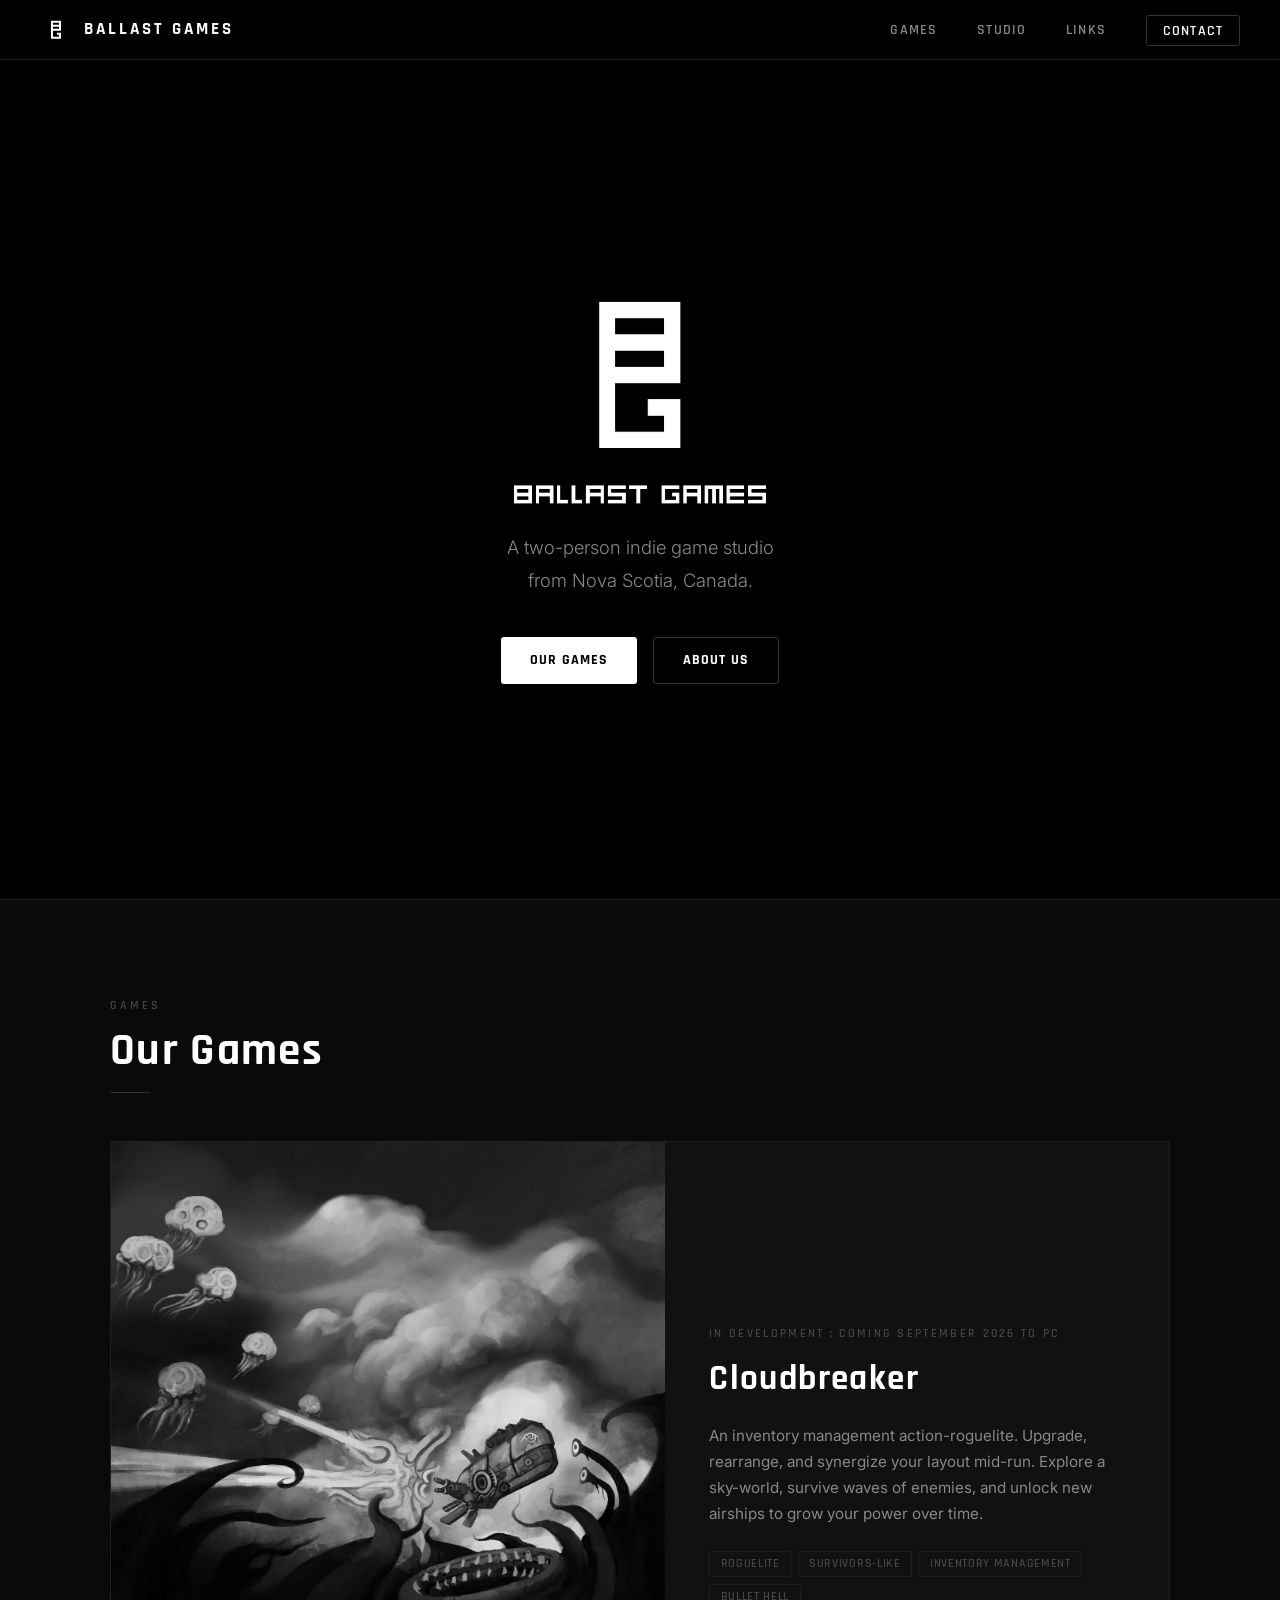
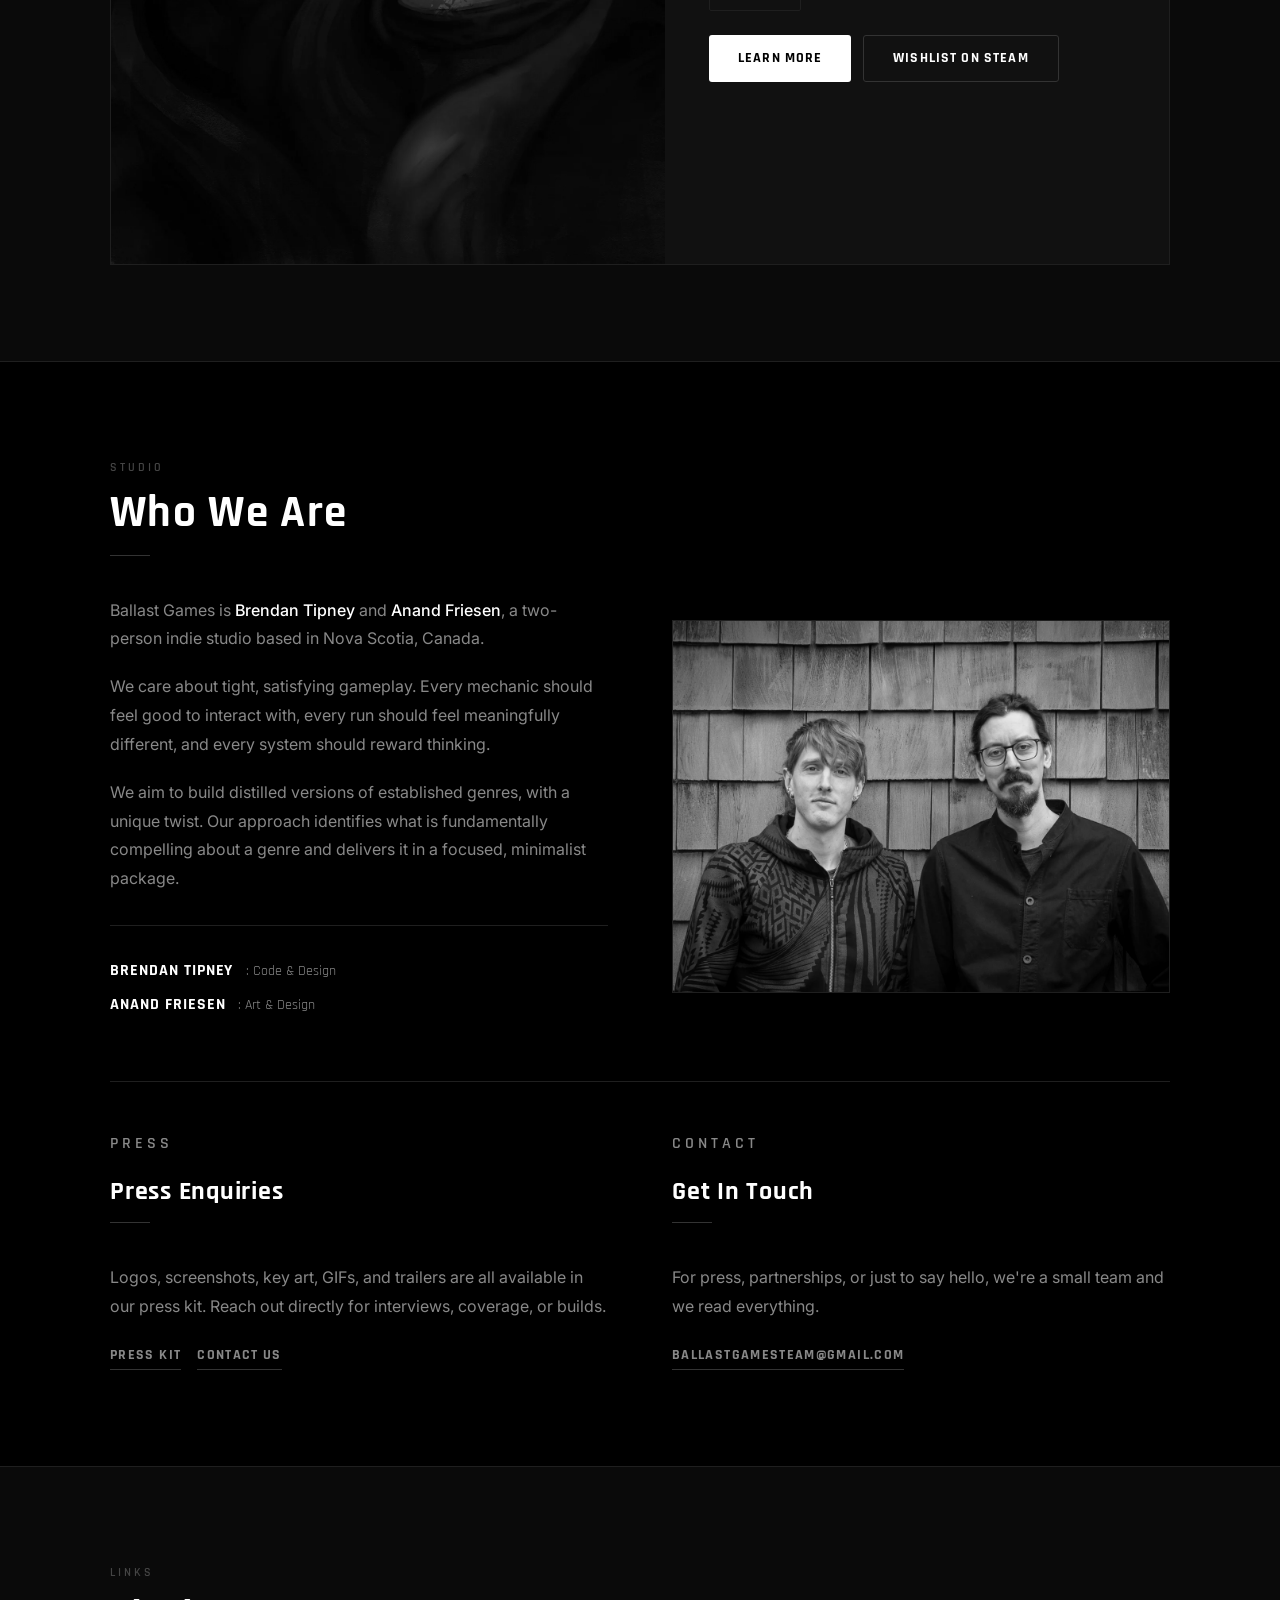
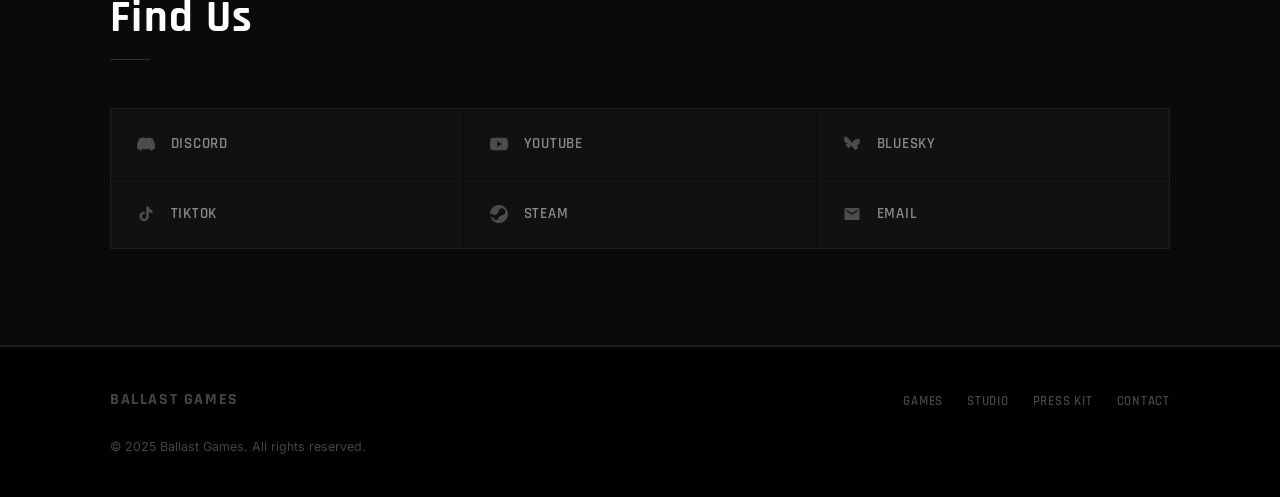
==== commit f2e106a5: "Made images webp" ====
--- a/index.html
+++ b/index.html
@@ -92,11 +92,10 @@
 
       <div class="game-card">
         <div class="game-card-image">
-          <img
-            src="Cloudbreaker%20Public%20Press%20Kit/Key%20Art/KeyArt_FullV1.2.jpg"
-            alt="Cloudbreaker"
-            loading="lazy"
-          />
+          <picture>
+            <source srcset="img/keyart.webp" type="image/webp" />
+            <img src="img/keyart.jpg" alt="Cloudbreaker" loading="lazy" />
+          </picture>
         </div>
         <div class="game-card-body">
           <p class="game-card-status">In Development : Coming September 2026 to PC</p>
@@ -152,11 +151,10 @@
         </div>
       </div>
       <div class="team-photo-wrap">
-        <img
-          src="Cloudbreaker%20Public%20Press%20Kit/Team/PSY06069_Processed.png"
-          alt="Brendan Tipney and Anand Friesen : Ballast Games"
-          loading="lazy"
-        />
+        <picture>
+          <source srcset="img/team-photo.webp" type="image/webp" />
+          <img src="img/team-photo.jpg" alt="Brendan Tipney and Anand Friesen : Ballast Games" loading="lazy" />
+        </picture>
       </div>
     </div>
 
--- a/style.css
+++ b/style.css
@@ -310,7 +310,7 @@
 }
 
 .game-card:hover .game-card-image img {
-  filter: grayscale(40%);
+  filter: grayscale(1%);
   transform: scale(1.03);
 }
 
@@ -538,7 +538,7 @@
   width: 100%;
   height: 100%;
   object-fit: cover;
-  filter: grayscale(100%);
+  filter: grayscale(1%);
 }
 
 /* ── GAME PAGE: FEATURES ── */
@@ -616,14 +616,15 @@
   width: 100%;
   height: 100%;
   object-fit: cover;
-  filter: grayscale(100%);
-  transition: filter 0.3s;
+  /* filter: grayscale(100%); */
+  /* transition: filter 0.3s; */
 }
 
 .screenshot:hover img { filter: grayscale(0%); }
 
 @media (hover: none) {
   .screenshot img { filter: grayscale(0%); }
+  .game-card-image img { filter: grayscale(0%); }
 }
 
 /* ── GAME PAGE: PRESS ── */
@@ -659,7 +660,7 @@
 .press-card ul { list-style: none; }
 
 .press-card ul li::before {
-  content: '— ';
+  content: '• ';
   color: var(--muted-2);
 }
 
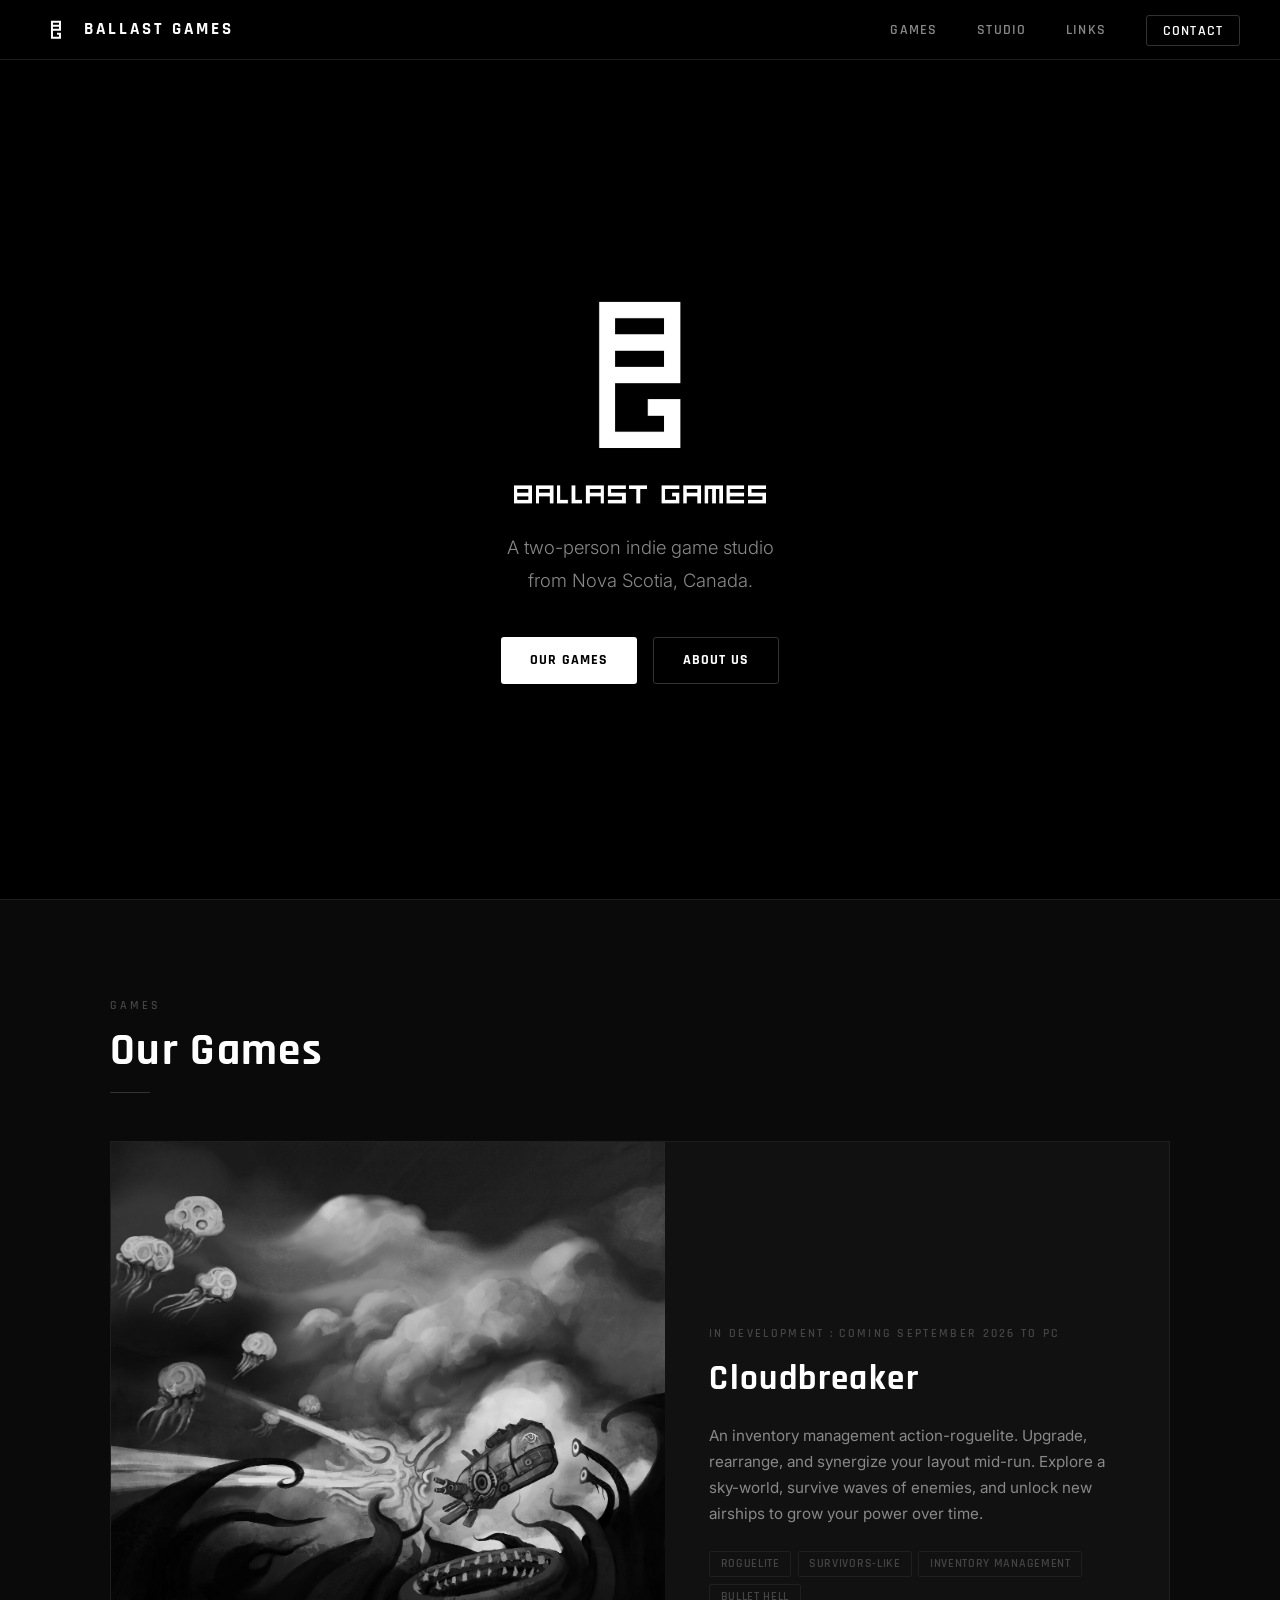
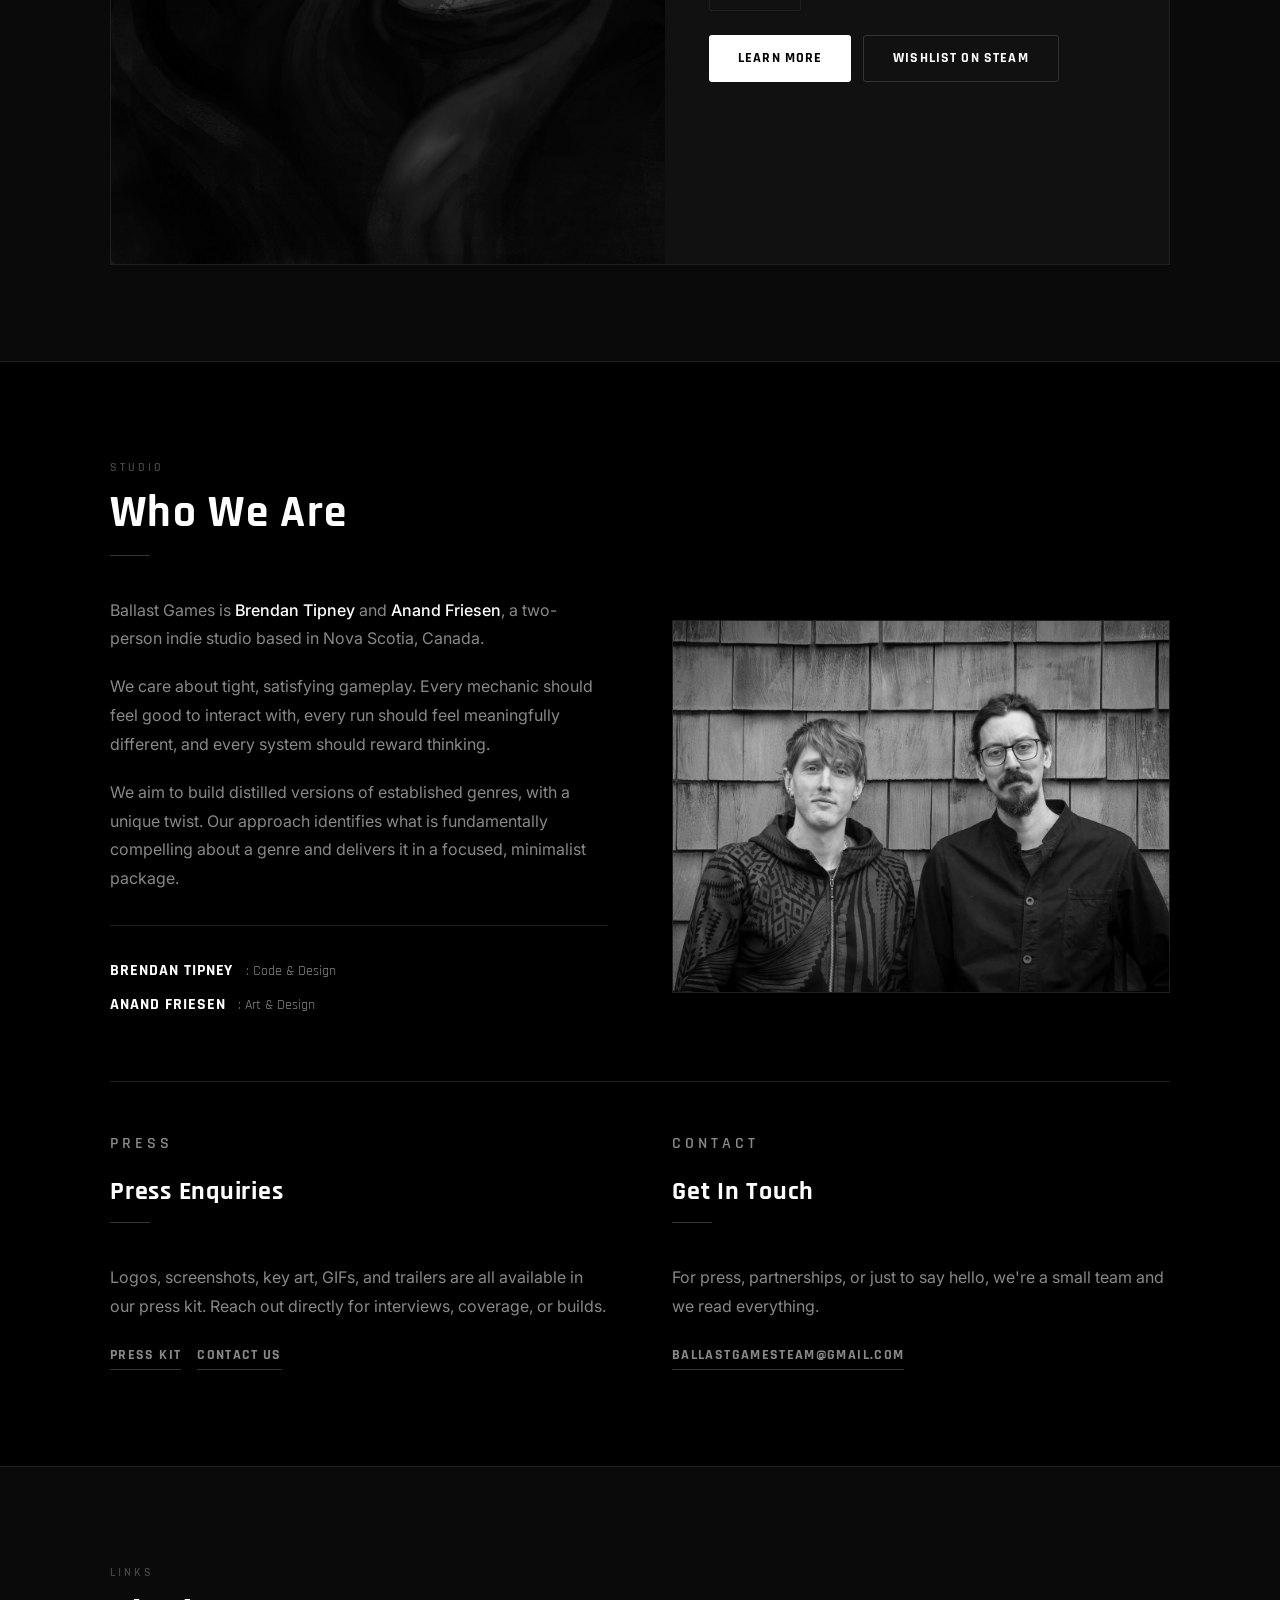
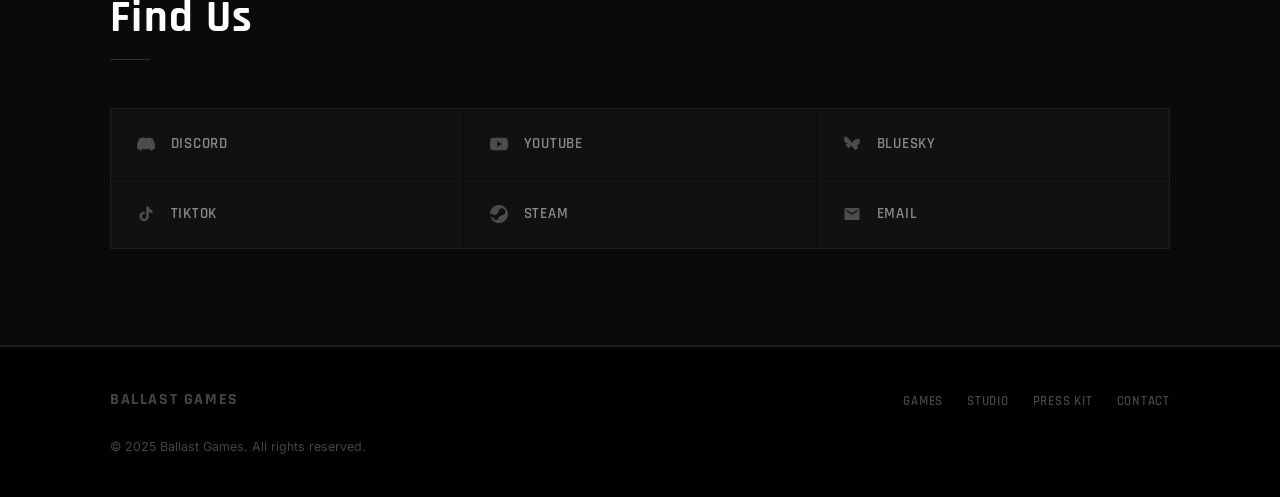
==== commit 9fa1af4a: "made the game image on the index clickable -> to the game page" ====
--- a/index.html
+++ b/index.html
@@ -94,7 +94,7 @@
         <div class="game-card-image">
           <picture>
             <source srcset="img/keyart.webp" type="image/webp" />
-            <img src="img/keyart.jpg" alt="Cloudbreaker" loading="lazy" />
+             <a href="cloudbreaker.html"> <img src="img/keyart.jpg" alt="Cloudbreaker" loading="lazy" /> </a>
           </picture>
         </div>
         <div class="game-card-body">
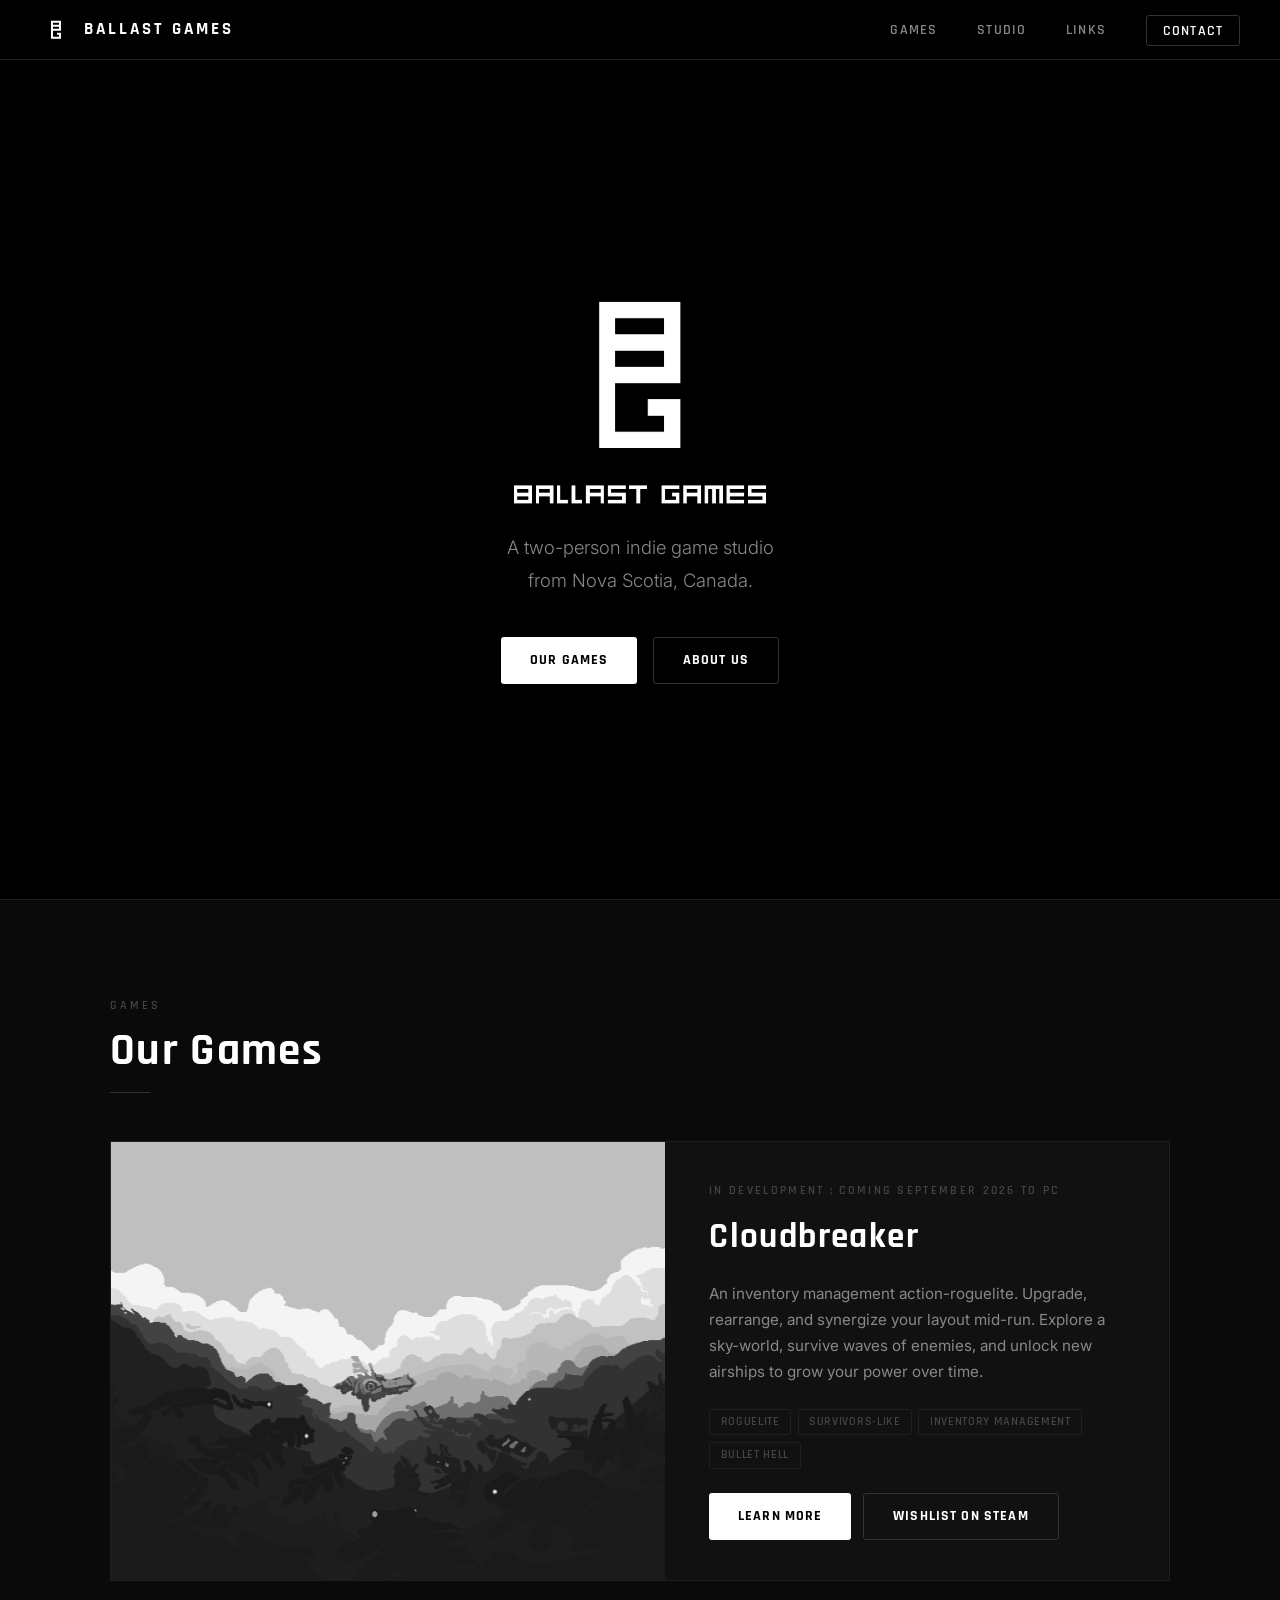
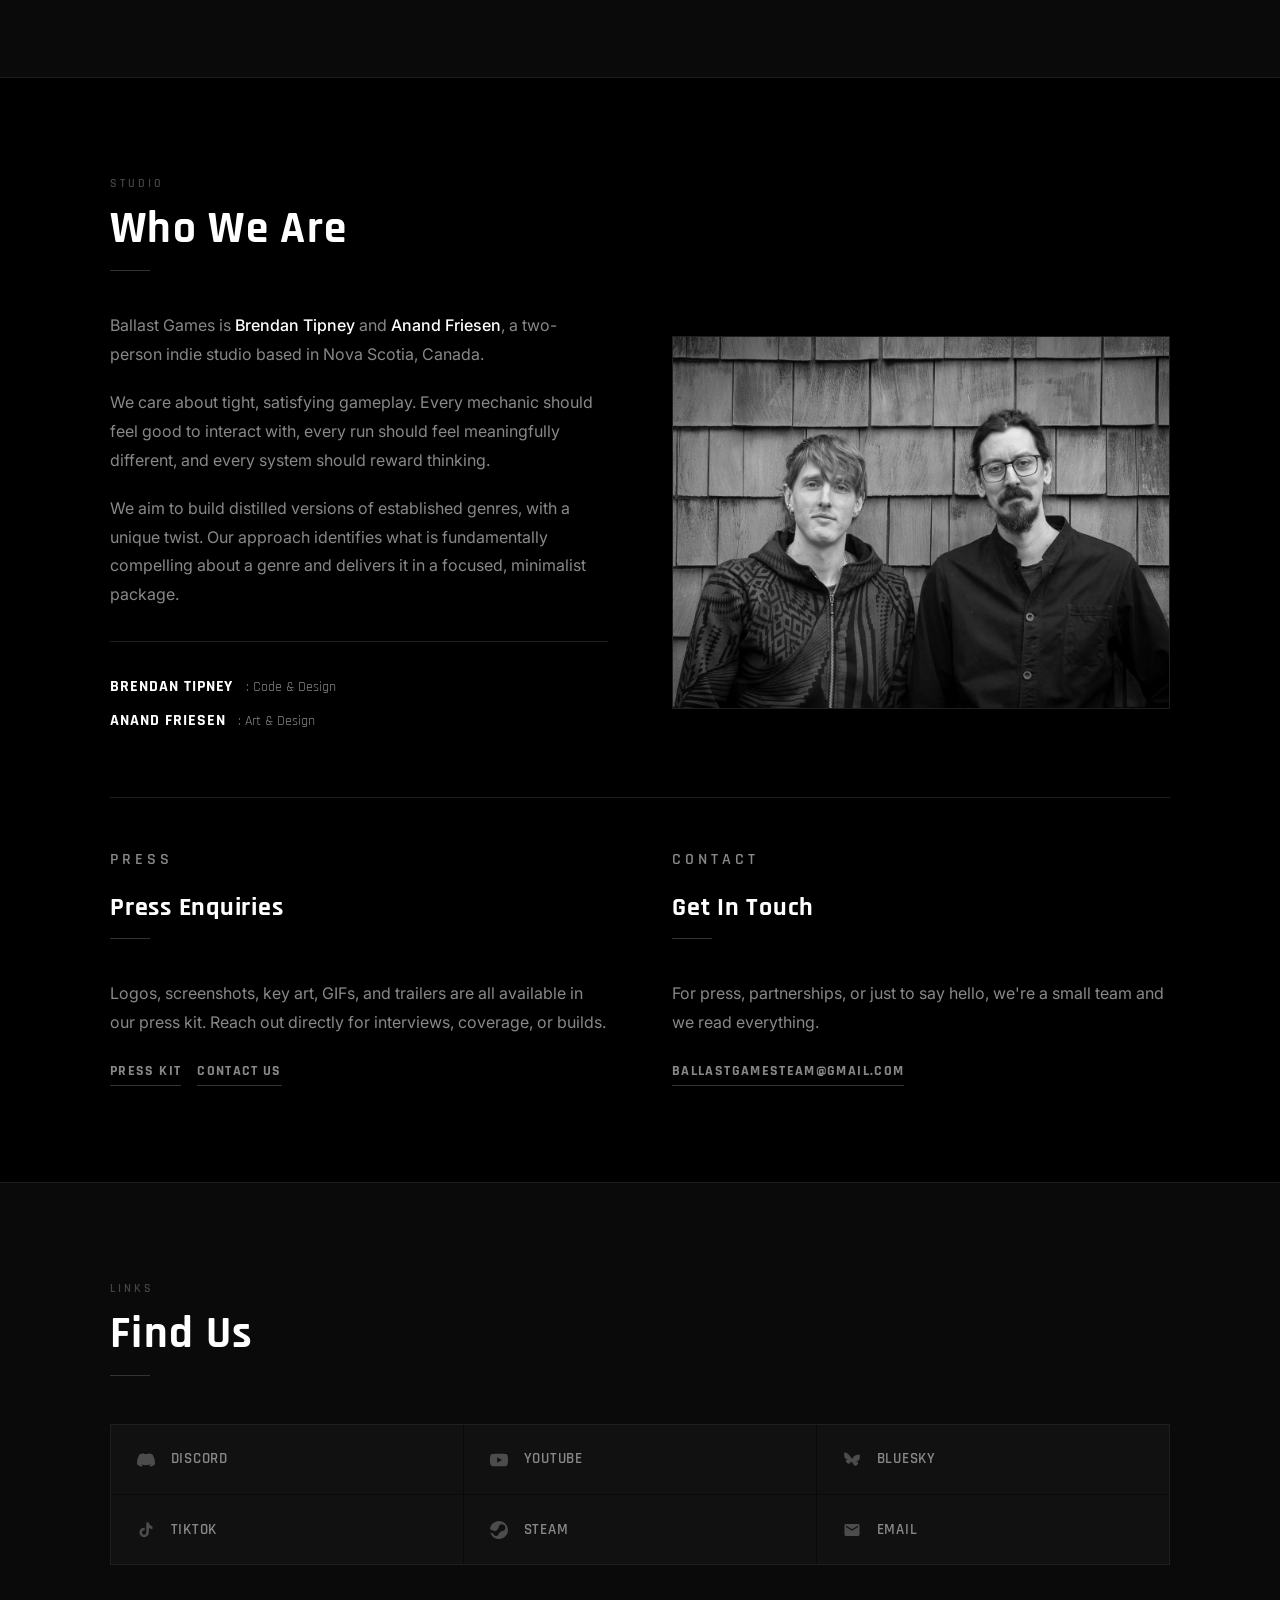
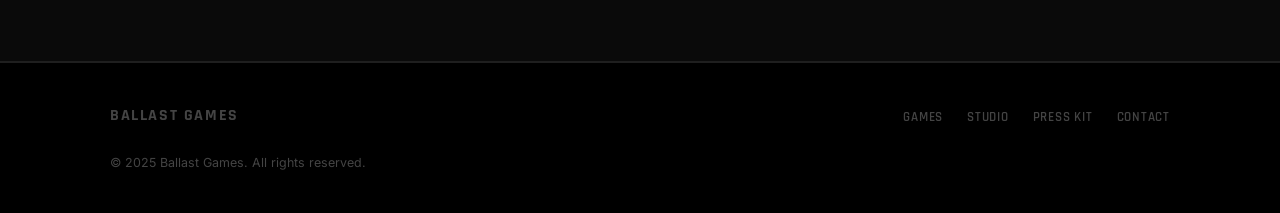
==== commit 85a02b3f: "Updated Key art, no webp, new images are plenty small enough" ====
--- a/index.html
+++ b/index.html
@@ -93,8 +93,8 @@
       <div class="game-card">
         <div class="game-card-image">
           <picture>
-            <source srcset="img/keyart.webp" type="image/webp" />
-             <a href="cloudbreaker.html"> <img src="img/keyart.jpg" alt="Cloudbreaker" loading="lazy" /> </a>
+           <!-- <source srcset="img/keyart.webp" type="image/webp" /> -->
+             <a href="cloudbreaker.html"> <img src="img/keyart.png" alt="Cloudbreaker" loading="lazy" /> </a>
           </picture>
         </div>
         <div class="game-card-body">
